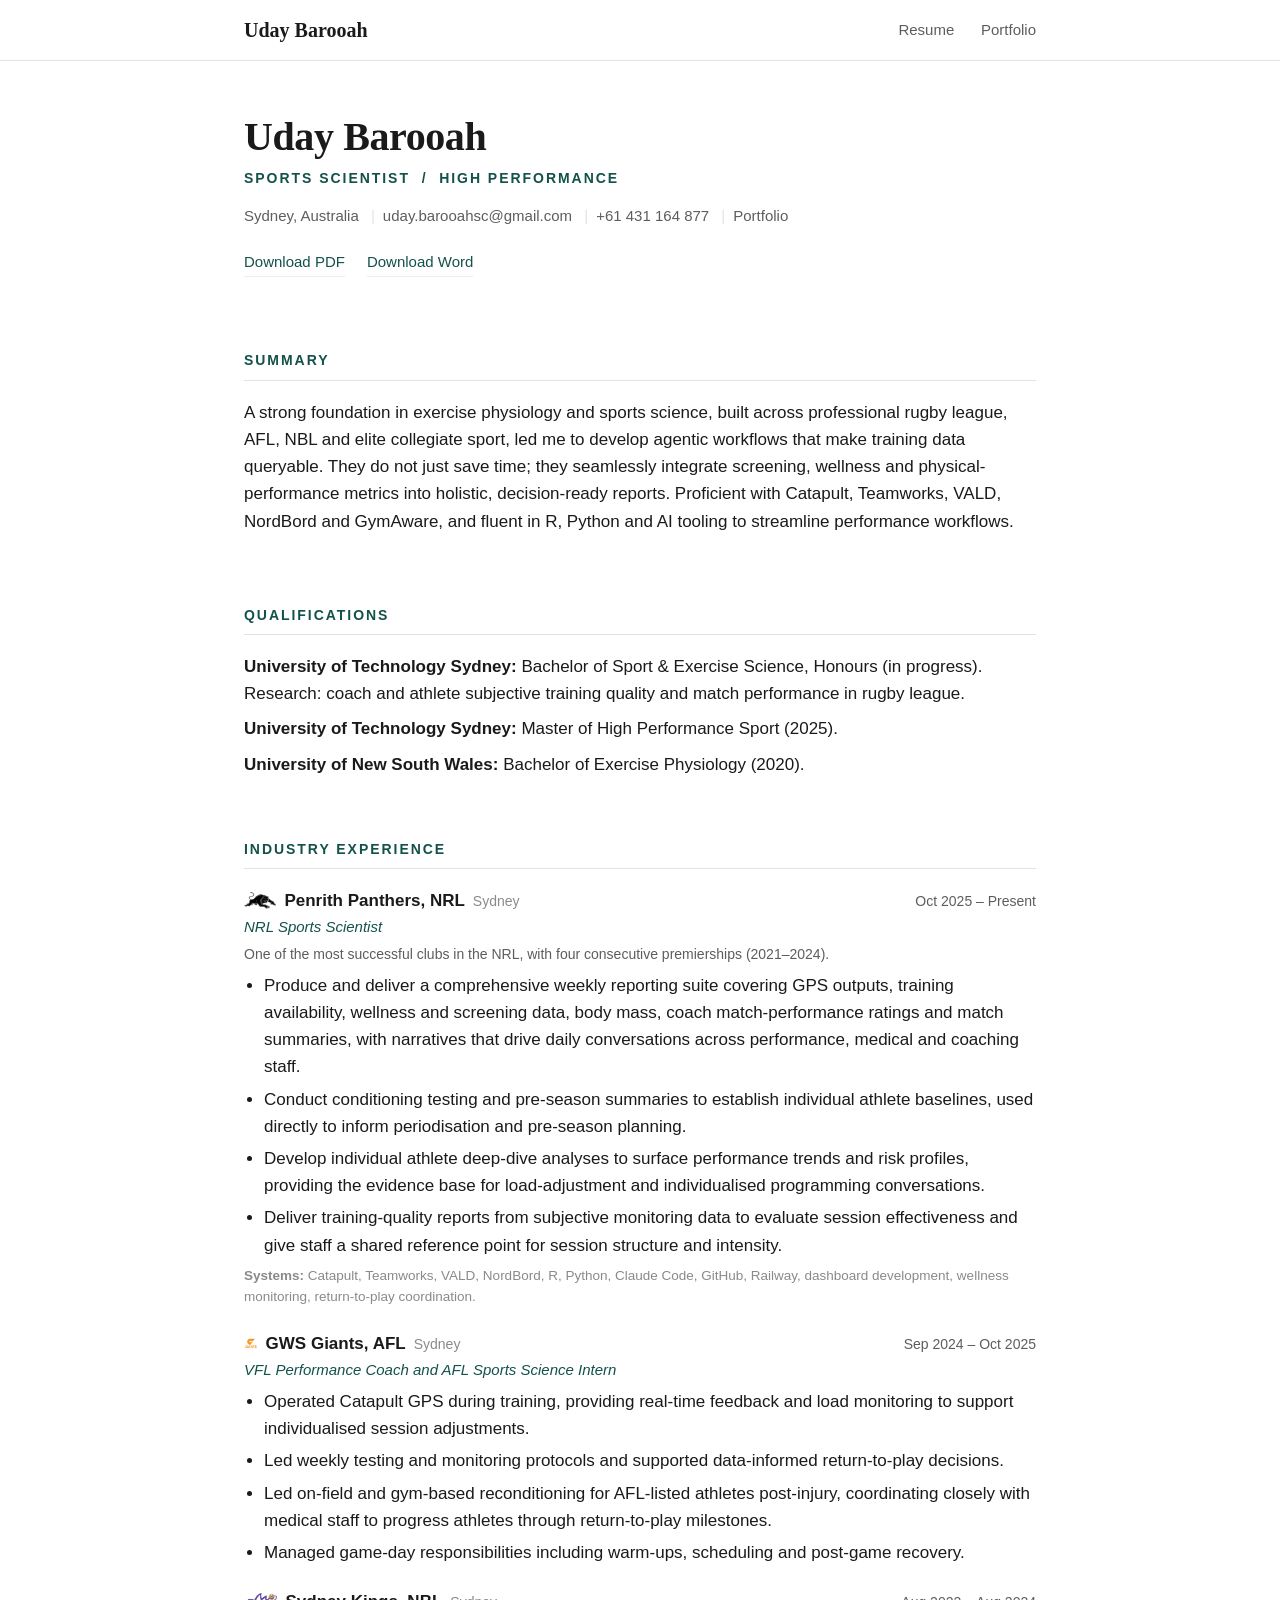
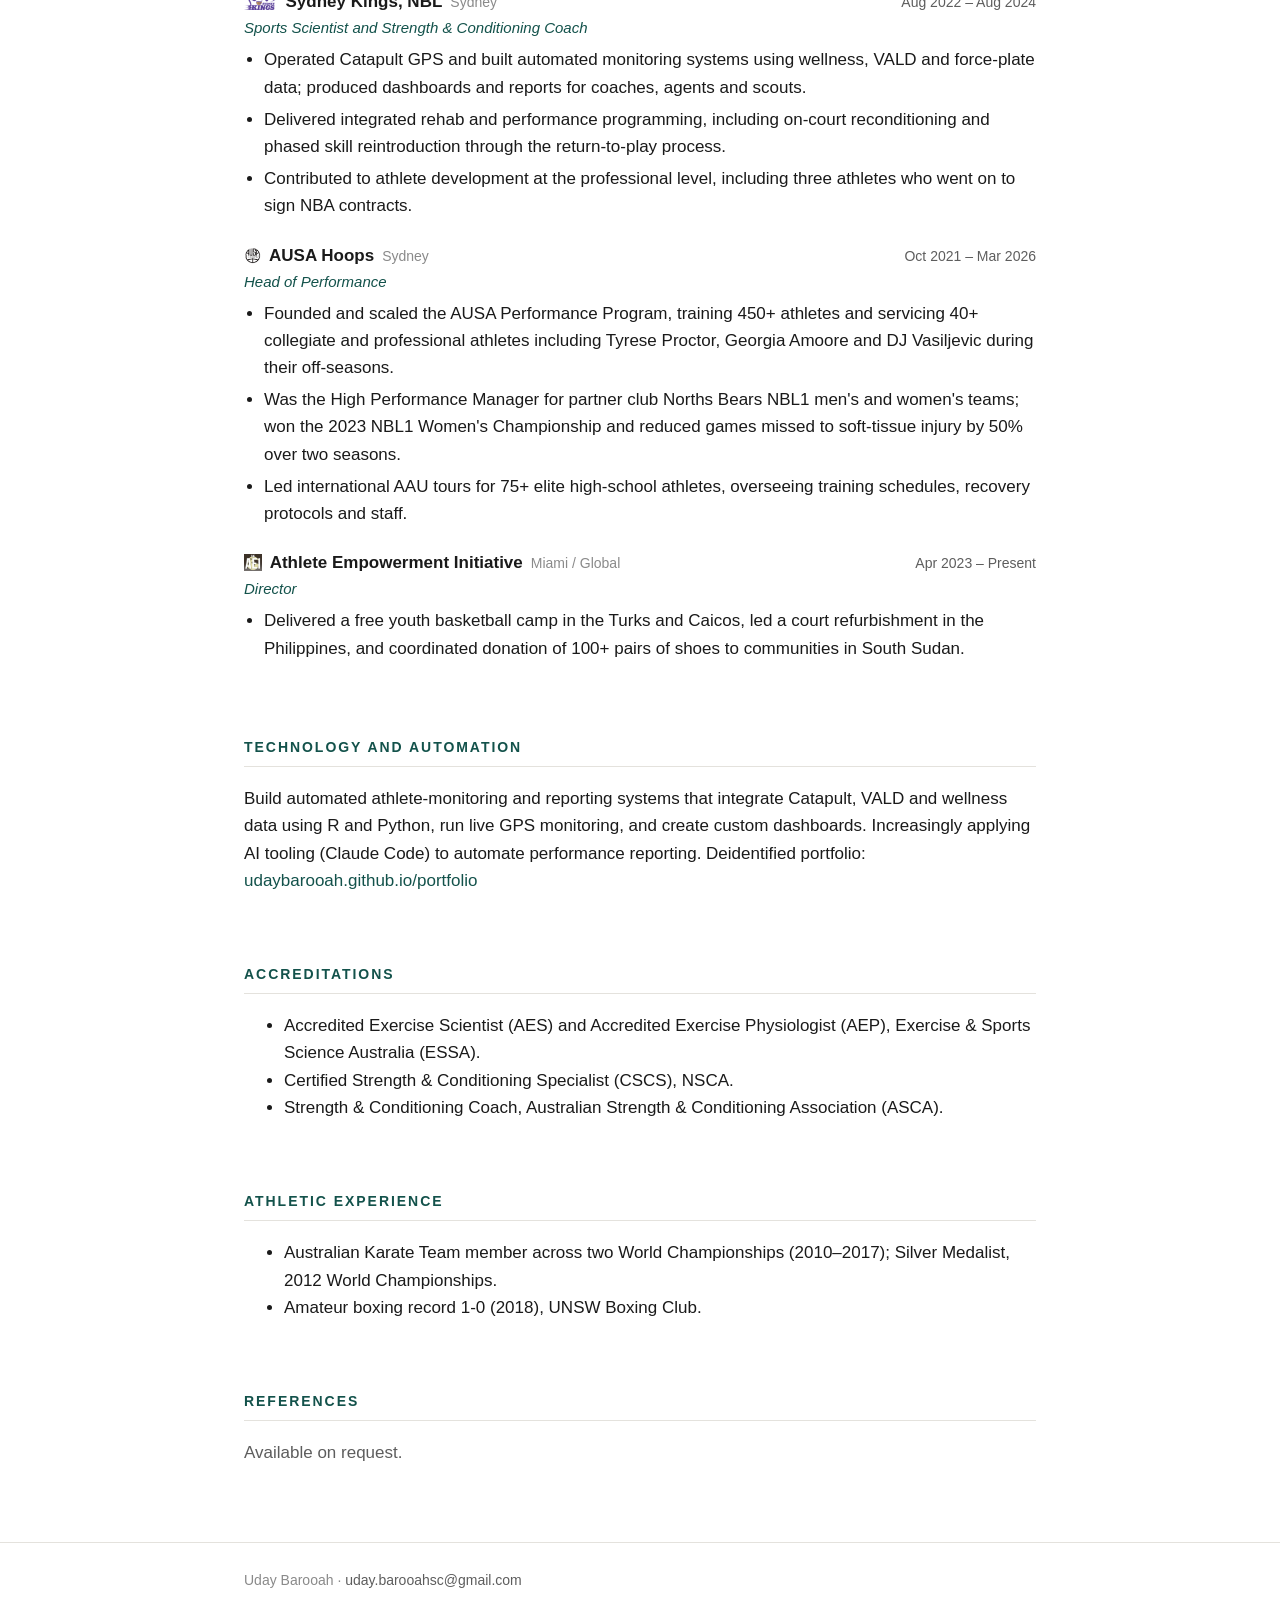
==== index.html @ e3135677 "Drop Panthers parenthetical and AEI Board label Co-Authored-By: Claude Opus 4.8 <noreply@anthropic.c" ====
<!DOCTYPE html>
<html lang="en">
<head>
<meta charset="utf-8">
<meta name="viewport" content="width=device-width, initial-scale=1">
<title>Uday Barooah, Sports Science Resume</title>
<meta name="description" content="Uday Barooah. High performance sports scientist. Athlete monitoring, GPS analytics, return to play.">
<link rel="stylesheet" href="assets/css/style.css?v=3">
</head>
<body>
<nav class="nav"><div class="wrap">
  <a class="brand" href="index.html">Uday Barooah</a>
  <span class="links">
    <a href="index.html">Resume</a>
    <a href="https://udaybarooah.github.io/portfolio">Portfolio</a>
  </span>
</div></nav>

<header class="masthead"><div class="wrap">
  <h1>Uday Barooah</h1>
  <p class="role">Sports Scientist&nbsp;&nbsp;/&nbsp;&nbsp;High Performance</p>
  <p class="meta">
    Sydney, Australia
    <span>|</span><a href="mailto:uday.barooahsc@gmail.com">uday.barooahsc@gmail.com</a>
    <span>|</span>+61 431 164 877
    <span>|</span><a href="https://udaybarooah.github.io/portfolio">Portfolio</a>
  </p>
  <p class="actions"><a href="assets/pdf/Uday_Barooah_Sport_Resume.pdf">Download PDF</a><a href="assets/Uday_Barooah_Sport_Resume.docx">Download Word</a></p>
</div></header>

<div class="wrap">
  <section>
    <h2 class="sec">Summary</h2>
    <p>A strong foundation in exercise physiology and sports science, built across professional rugby league, AFL, NBL and elite collegiate sport, led me to develop agentic workflows that make training data queryable. They do not just save time; they seamlessly integrate screening, wellness and physical-performance metrics into holistic, decision-ready reports. Proficient with Catapult, Teamworks, VALD, NordBord and GymAware, and fluent in R, Python and AI tooling to streamline performance workflows.</p>
  </section>

  <section>
    <h2 class="sec">Qualifications</h2>
    <p class="drow"><b>University of Technology Sydney:</b> Bachelor of Sport &amp; Exercise Science, Honours (in progress). Research: coach and athlete subjective training quality and match performance in rugby league.</p>
    <p class="drow"><b>University of Technology Sydney:</b> Master of High Performance Sport (2025).</p>
    <p class="drow"><b>University of New South Wales:</b> Bachelor of Exercise Physiology (2020).</p>
  </section>

  <section>
    <h2 class="sec">Industry experience</h2>

    <div class="entry">
      <div class="top"><span class="org"><img class="logo" src="assets/img/panthers.png" alt="">Penrith Panthers, NRL<span class="loc">Sydney</span></span><span class="dates">Oct 2025 &ndash; Present</span></div>
      <div class="title">NRL Sports Scientist</div>
      <div class="ctx">One of the most successful clubs in the NRL, with four consecutive premierships (2021&ndash;2024).</div>
      <ul>
        <li>Produce and deliver a comprehensive weekly reporting suite covering GPS outputs, training availability, wellness and screening data, body mass, coach match-performance ratings and match summaries, with narratives that drive daily conversations across performance, medical and coaching staff.</li>
        <li>Conduct conditioning testing and pre-season summaries to establish individual athlete baselines, used directly to inform periodisation and pre-season planning.</li>
        <li>Develop individual athlete deep-dive analyses to surface performance trends and risk profiles, providing the evidence base for load-adjustment and individualised programming conversations.</li>
        <li>Deliver training-quality reports from subjective monitoring data to evaluate session effectiveness and give staff a shared reference point for session structure and intensity.</li>
      </ul>
      <p class="sys"><b>Systems:</b> Catapult, Teamworks, VALD, NordBord, R, Python, Claude Code, GitHub, Railway, dashboard development, wellness monitoring, return-to-play coordination.</p>
    </div>

    <div class="entry">
      <div class="top"><span class="org"><img class="logo" src="assets/img/giants.png" alt="">GWS Giants, AFL<span class="loc">Sydney</span></span><span class="dates">Sep 2024 &ndash; Oct 2025</span></div>
      <div class="title">VFL Performance Coach and AFL Sports Science Intern</div>
      <ul>
        <li>Operated Catapult GPS during training, providing real-time feedback and load monitoring to support individualised session adjustments.</li>
        <li>Led weekly testing and monitoring protocols and supported data-informed return-to-play decisions.</li>
        <li>Led on-field and gym-based reconditioning for AFL-listed athletes post-injury, coordinating closely with medical staff to progress athletes through return-to-play milestones.</li>
        <li>Managed game-day responsibilities including warm-ups, scheduling and post-game recovery.</li>
      </ul>
    </div>

    <div class="entry">
      <div class="top"><span class="org"><img class="logo" src="assets/img/kings.png" alt="">Sydney Kings, NBL<span class="loc">Sydney</span></span><span class="dates">Aug 2022 &ndash; Aug 2024</span></div>
      <div class="title">Sports Scientist and Strength &amp; Conditioning Coach</div>
      <ul>
        <li>Operated Catapult GPS and built automated monitoring systems using wellness, VALD and force-plate data; produced dashboards and reports for coaches, agents and scouts.</li>
        <li>Delivered integrated rehab and performance programming, including on-court reconditioning and phased skill reintroduction through the return-to-play process.</li>
        <li>Contributed to athlete development at the professional level, including three athletes who went on to sign NBA contracts.</li>
      </ul>
    </div>

    <div class="entry">
      <div class="top"><span class="org"><img class="logo" src="assets/img/ausa.png" alt="">AUSA Hoops<span class="loc">Sydney</span></span><span class="dates">Oct 2021 &ndash; Mar 2026</span></div>
      <div class="title">Head of Performance</div>
      <ul>
        <li>Founded and scaled the AUSA Performance Program, training 450+ athletes and servicing 40+ collegiate and professional athletes including Tyrese Proctor, Georgia Amoore and DJ Vasiljevic during their off-seasons.</li>
        <li>Was the High Performance Manager for partner club Norths Bears NBL1 men's and women's teams; won the 2023 NBL1 Women's Championship and reduced games missed to soft-tissue injury by 50% over two seasons.</li>
        <li>Led international AAU tours for 75+ elite high-school athletes, overseeing training schedules, recovery protocols and staff.</li>
      </ul>
    </div>

    <div class="entry">
      <div class="top"><span class="org"><img class="logo" src="assets/img/aei.png" alt="">Athlete Empowerment Initiative<span class="loc">Miami / Global</span></span><span class="dates">Apr 2023 &ndash; Present</span></div>
      <div class="title">Director</div>
      <ul>
        <li>Delivered a free youth basketball camp in the Turks and Caicos, led a court refurbishment in the Philippines, and coordinated donation of 100+ pairs of shoes to communities in South Sudan.</li>
      </ul>
    </div>
  </section>

  <section>
    <h2 class="sec">Technology and automation</h2>
    <p>Build automated athlete-monitoring and reporting systems that integrate Catapult, VALD and wellness data using R and Python, run live GPS monitoring, and create custom dashboards. Increasingly applying AI tooling (Claude Code) to automate performance reporting. Deidentified portfolio: <a href="https://udaybarooah.github.io/portfolio">udaybarooah.github.io/portfolio</a></p>
  </section>

  <section>
    <h2 class="sec">Accreditations</h2>
    <ul>
      <li>Accredited Exercise Scientist (AES) and Accredited Exercise Physiologist (AEP), Exercise &amp; Sports Science Australia (ESSA).</li>
      <li>Certified Strength &amp; Conditioning Specialist (CSCS), NSCA.</li>
      <li>Strength &amp; Conditioning Coach, Australian Strength &amp; Conditioning Association (ASCA).</li>
    </ul>
  </section>

  <section>
    <h2 class="sec">Athletic experience</h2>
    <ul>
      <li>Australian Karate Team member across two World Championships (2010&ndash;2017); Silver Medalist, 2012 World Championships.</li>
      <li>Amateur boxing record 1-0 (2018), UNSW Boxing Club.</li>
    </ul>
  </section>

  <section>
    <h2 class="sec">References</h2>
    <p class="muted">Available on request.</p>
  </section>
</div>

<footer><div class="wrap">
  Uday Barooah &middot; <a href="mailto:uday.barooahsc@gmail.com">uday.barooahsc@gmail.com</a>
</div></footer>
</body>
</html>
---- assets/css/style.css ----
:root{
  --ink:#1a1a1a;
  --grey:#5d5d5d;
  --soft-grey:#8a8a8a;
  --accent:#13524b;
  --accent-soft:#e7efed;
  --rule:#e4e2dd;
  --bg:#ffffff;
  --cream:#faf9f6;
  --maxw:840px;
}
*{box-sizing:border-box}
html{-webkit-text-size-adjust:100%}
body{
  margin:0;
  background:var(--bg);
  color:var(--ink);
  font-family:-apple-system,BlinkMacSystemFont,"Segoe UI",Roboto,Helvetica,Arial,sans-serif;
  font-size:17px;
  line-height:1.6;
  -webkit-font-smoothing:antialiased;
}
.wrap{max-width:var(--maxw);margin:0 auto;padding:0 24px}
a{color:var(--accent);text-decoration:none}
a:hover{text-decoration:underline}

/* top nav */
.nav{border-bottom:1px solid var(--rule);background:var(--bg);position:sticky;top:0;z-index:10}
.nav .wrap{display:flex;align-items:center;justify-content:space-between;height:60px}
.nav .brand{font-family:Georgia,"Times New Roman",serif;font-size:20px;font-weight:600;color:var(--ink)}
.nav a.brand{text-decoration:none}
.nav a.brand:hover{text-decoration:none;color:var(--accent)}
.nav .links a{margin-left:22px;font-size:15px;color:var(--grey)}
.nav .links a:hover{color:var(--accent);text-decoration:none}
@media(max-width:560px){
  .nav .wrap{height:auto;flex-direction:column;align-items:flex-start;padding-top:12px;padding-bottom:12px}
  .nav .links{margin-top:6px}
  .nav .links a{margin-left:0;margin-right:18px}
}

/* header block */
.masthead{padding:54px 0 28px}
.masthead h1{font-family:Georgia,"Times New Roman",serif;font-size:40px;line-height:1.1;margin:0 0 8px;letter-spacing:-0.01em}
.masthead .role{color:var(--accent);font-size:14px;font-weight:600;letter-spacing:0.14em;text-transform:uppercase;margin:0 0 14px}
.masthead .meta{color:var(--grey);font-size:15px}
.masthead .meta a{color:var(--grey)}
.masthead .meta a:hover{color:var(--accent)}
.masthead .meta span{color:var(--rule);margin:0 8px}
.lead{font-size:19px;line-height:1.65;color:#333;margin:18px 0 0;max-width:760px}

/* section */
section{padding:8px 0}
h2.sec{font-size:14px;letter-spacing:0.14em;text-transform:uppercase;color:var(--accent);border-bottom:1px solid var(--rule);padding-bottom:8px;margin:36px 0 18px}

/* experience entries */
.entry{margin:0 0 22px}
.entry .top{display:flex;justify-content:space-between;align-items:baseline;gap:16px}
.entry .org{font-weight:700;font-size:17px}
.entry .org .logo{height:17px;width:auto;max-width:54px;vertical-align:-3px;margin-right:8px;object-fit:contain}
.entry .org .loc{font-weight:400;color:var(--soft-grey);font-size:14px;margin-left:8px}
.entry .dates{color:var(--grey);font-size:14px;white-space:nowrap}
.entry .title{font-style:italic;color:var(--accent);font-size:15px;margin:1px 0 4px}
.entry .ctx{color:var(--grey);font-size:14px;margin:0 0 6px}
.entry ul{margin:6px 0 0;padding-left:20px}
.entry ul li{margin:0 0 5px}
.entry.headeronly{margin-bottom:14px}
.sys{color:var(--soft-grey);font-size:13.5px;margin:6px 0 0}
@media(max-width:560px){
  .entry .top{flex-direction:column;gap:0}
  .masthead h1{font-size:32px}
}

/* skills / definition rows */
.drow{margin:0 0 8px}
.drow b{color:var(--ink)}
.muted{color:var(--grey)}

/* download / action links */
.actions{margin:22px 0 0;display:flex;flex-wrap:wrap;gap:10px 22px}
.actions a{font-size:15px;border-bottom:1px solid var(--accent-soft);padding-bottom:2px}

/* home cards */
.paths{display:grid;grid-template-columns:1fr 1fr;gap:22px;margin:30px 0 10px}
@media(max-width:640px){.paths{grid-template-columns:1fr}}
.card{border:1px solid var(--rule);border-radius:8px;padding:24px;background:var(--cream);transition:border-color .15s}
.card:hover{border-color:var(--accent)}
.card h3{margin:0 0 6px;font-size:20px;font-family:Georgia,serif}
.card p{margin:0 0 14px;color:var(--grey);font-size:15px}
.card .go{font-size:14px;font-weight:600;color:var(--accent)}
.card .links{margin-top:8px;font-size:14px}
.card .links a{margin-right:14px}

/* portfolio */
.proj{border-top:1px solid var(--rule);padding:24px 0}
.proj:first-of-type{border-top:none}
.proj h3{margin:0 0 4px;font-size:20px;font-family:Georgia,serif}
.proj .kicker{color:var(--accent);font-size:13px;letter-spacing:0.08em;text-transform:uppercase;margin:0 0 8px}
.proj p{margin:0 0 10px}
.proj .stack{font-size:13.5px;color:var(--soft-grey)}
.proj .stack b{color:var(--grey)}
.note{background:var(--cream);border:1px solid var(--rule);border-radius:8px;padding:14px 18px;font-size:14.5px;color:var(--grey);margin:18px 0}

/* portfolio figures */
.figure{margin:14px 0 16px;border:1px solid var(--rule);border-radius:10px;overflow:hidden;background:#fff}
.figure svg{display:block;width:100%;height:auto}
.figure .cap{font-size:12.5px;color:var(--soft-grey);padding:8px 14px;border-top:1px solid var(--rule);background:var(--cream)}
.proj .role-line{font-size:13.5px;color:var(--soft-grey);margin:0 0 4px}
.proj .lead2{margin:0 0 16px;color:#333}
/* carousel */
.carousel{position:relative;border:1px solid var(--rule);border-radius:12px;background:#fff;overflow:hidden}
.track{display:flex;overflow-x:auto;scroll-snap-type:x mandatory;scroll-behavior:smooth;-webkit-overflow-scrolling:touch;scrollbar-width:none}
.track::-webkit-scrollbar{display:none}
.slide{flex:0 0 100%;scroll-snap-align:start;padding:22px 24px 26px}
.slide .stag{display:inline-block;font-size:11px;letter-spacing:.12em;text-transform:uppercase;color:var(--accent);background:var(--accent-soft);border-radius:20px;padding:3px 11px;margin:0 0 14px}
.slide h4{margin:0 0 12px;font-size:17px}
.car-btn{position:absolute;top:46%;transform:translateY(-50%);width:38px;height:38px;border-radius:50%;border:1px solid var(--rule);background:#fff;color:var(--ink);font-size:20px;line-height:1;cursor:pointer;display:flex;align-items:center;justify-content:center;z-index:3;opacity:.92}
.car-btn:hover{border-color:var(--accent);color:var(--accent)}
.car-prev{left:12px}.car-next{right:12px}
.dots{display:flex;gap:7px;justify-content:center;padding:0 0 16px}
.dot{width:7px;height:7px;border-radius:50%;background:var(--rule);border:none;padding:0;cursor:pointer}
.dot.on{background:var(--accent);width:22px;border-radius:4px}
.fig svg,.fig img{display:block;width:100%;height:auto;border:1px solid var(--rule);border-radius:8px}
.slide .cap{font-size:12.5px;color:var(--soft-grey);margin:9px 2px 0;line-height:1.5}
.grp{margin:0 0 14px}
.grp .gh{font-size:12px;font-weight:700;letter-spacing:.06em;text-transform:uppercase;color:var(--grey);margin:0 0 6px}
.vrow{display:flex;justify-content:space-between;gap:12px;border-bottom:1px dotted var(--rule);padding:5px 0;font-size:14px}
.vrow .k{color:var(--ink)}
.vrow .v{color:var(--accent);font-variant-numeric:tabular-nums;white-space:nowrap}
.impact{display:grid;grid-template-columns:1fr 1fr;gap:14px}
@media(max-width:560px){.impact{grid-template-columns:1fr}}
.stat{border:1px solid var(--rule);border-radius:9px;padding:13px 15px;background:var(--cream)}
.stat .big{font-size:22px;font-weight:700;color:var(--accent);font-family:Georgia,serif;line-height:1.15}
.stat .lab{font-size:13px;color:var(--grey);margin-top:3px}
.slack{background:var(--cream);border:1px solid var(--rule);border-left:3px solid var(--accent);border-radius:6px;padding:12px 14px;font-size:13.5px;color:#333;line-height:1.55;margin:12px 0 0}
.slack b{color:var(--ink)}
.svg-old-role{font-size:13.5px;color:var(--grey);margin:0 0 10px}
.proj .role-line b{color:var(--ink)}

footer{border-top:1px solid var(--rule);margin-top:50px;padding:26px 0 60px;color:var(--soft-grey);font-size:14px}
footer a{color:var(--grey)}
.print-hint{display:none}
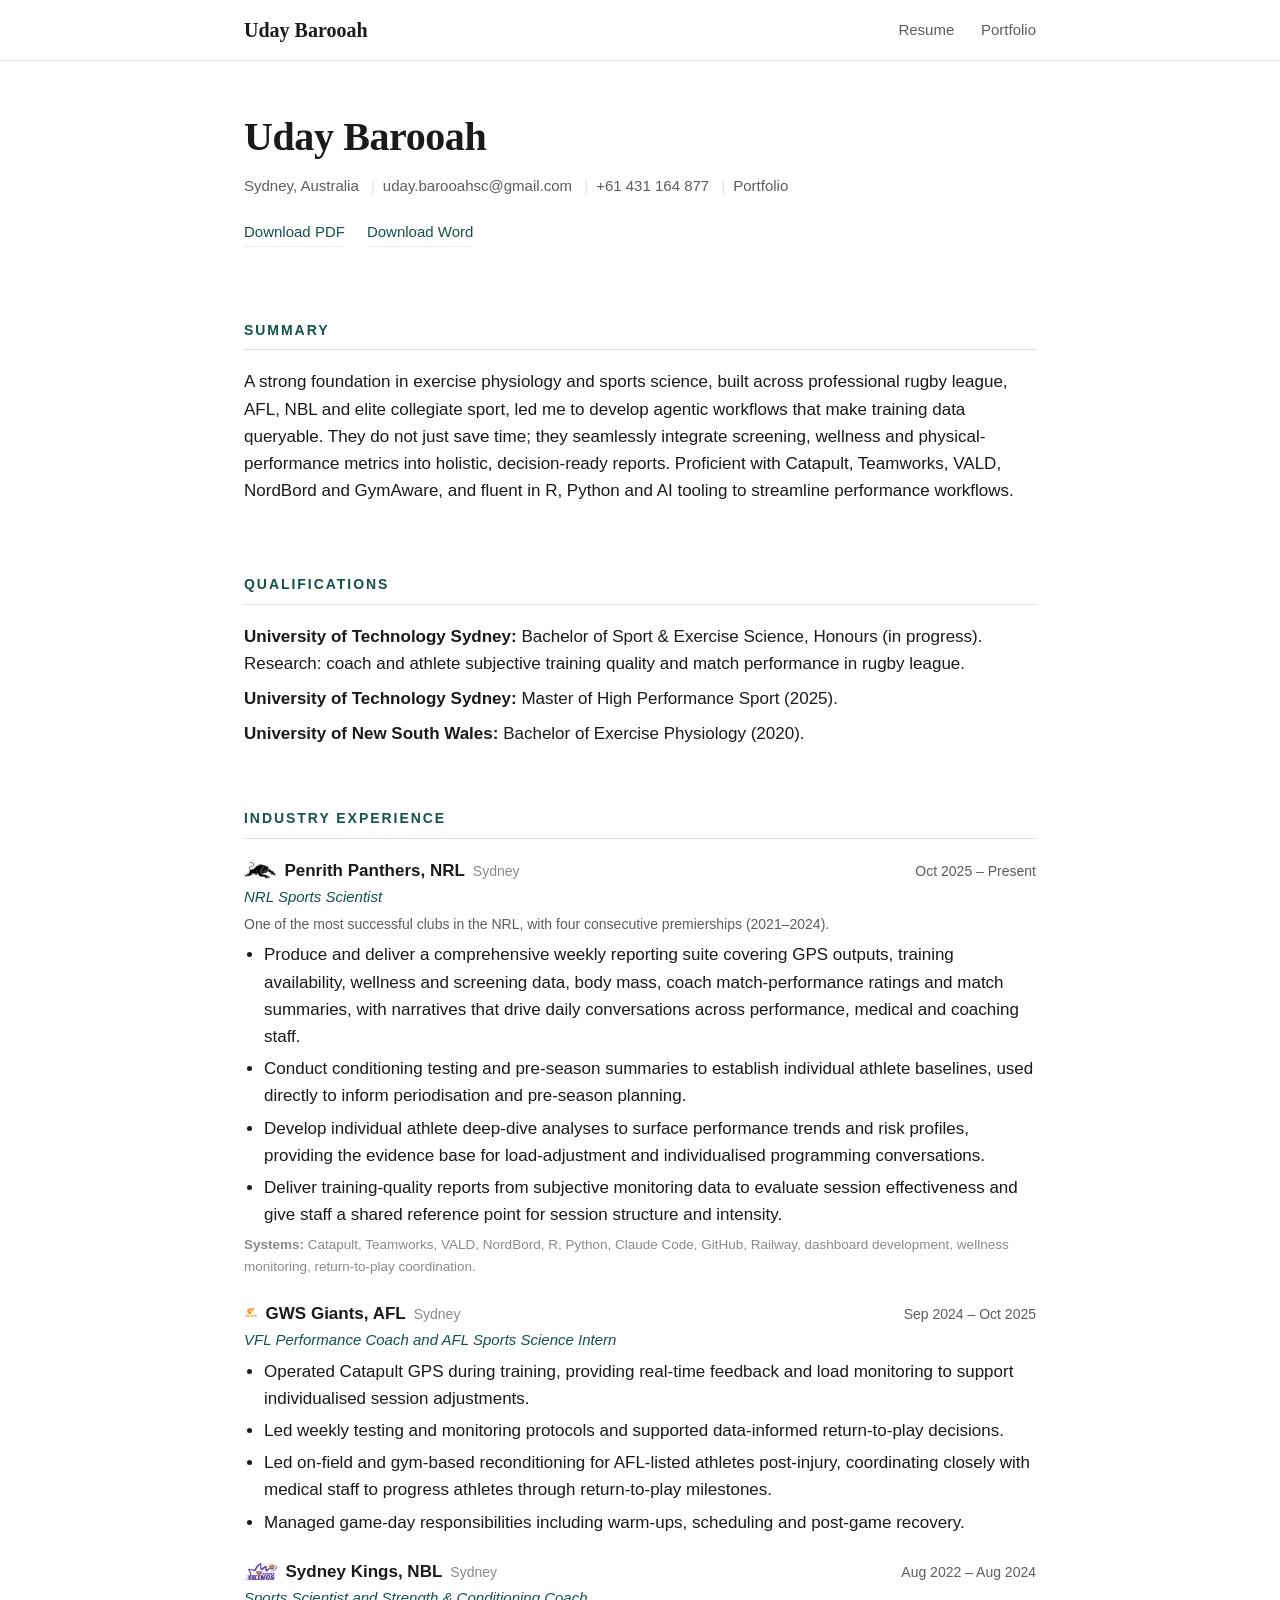
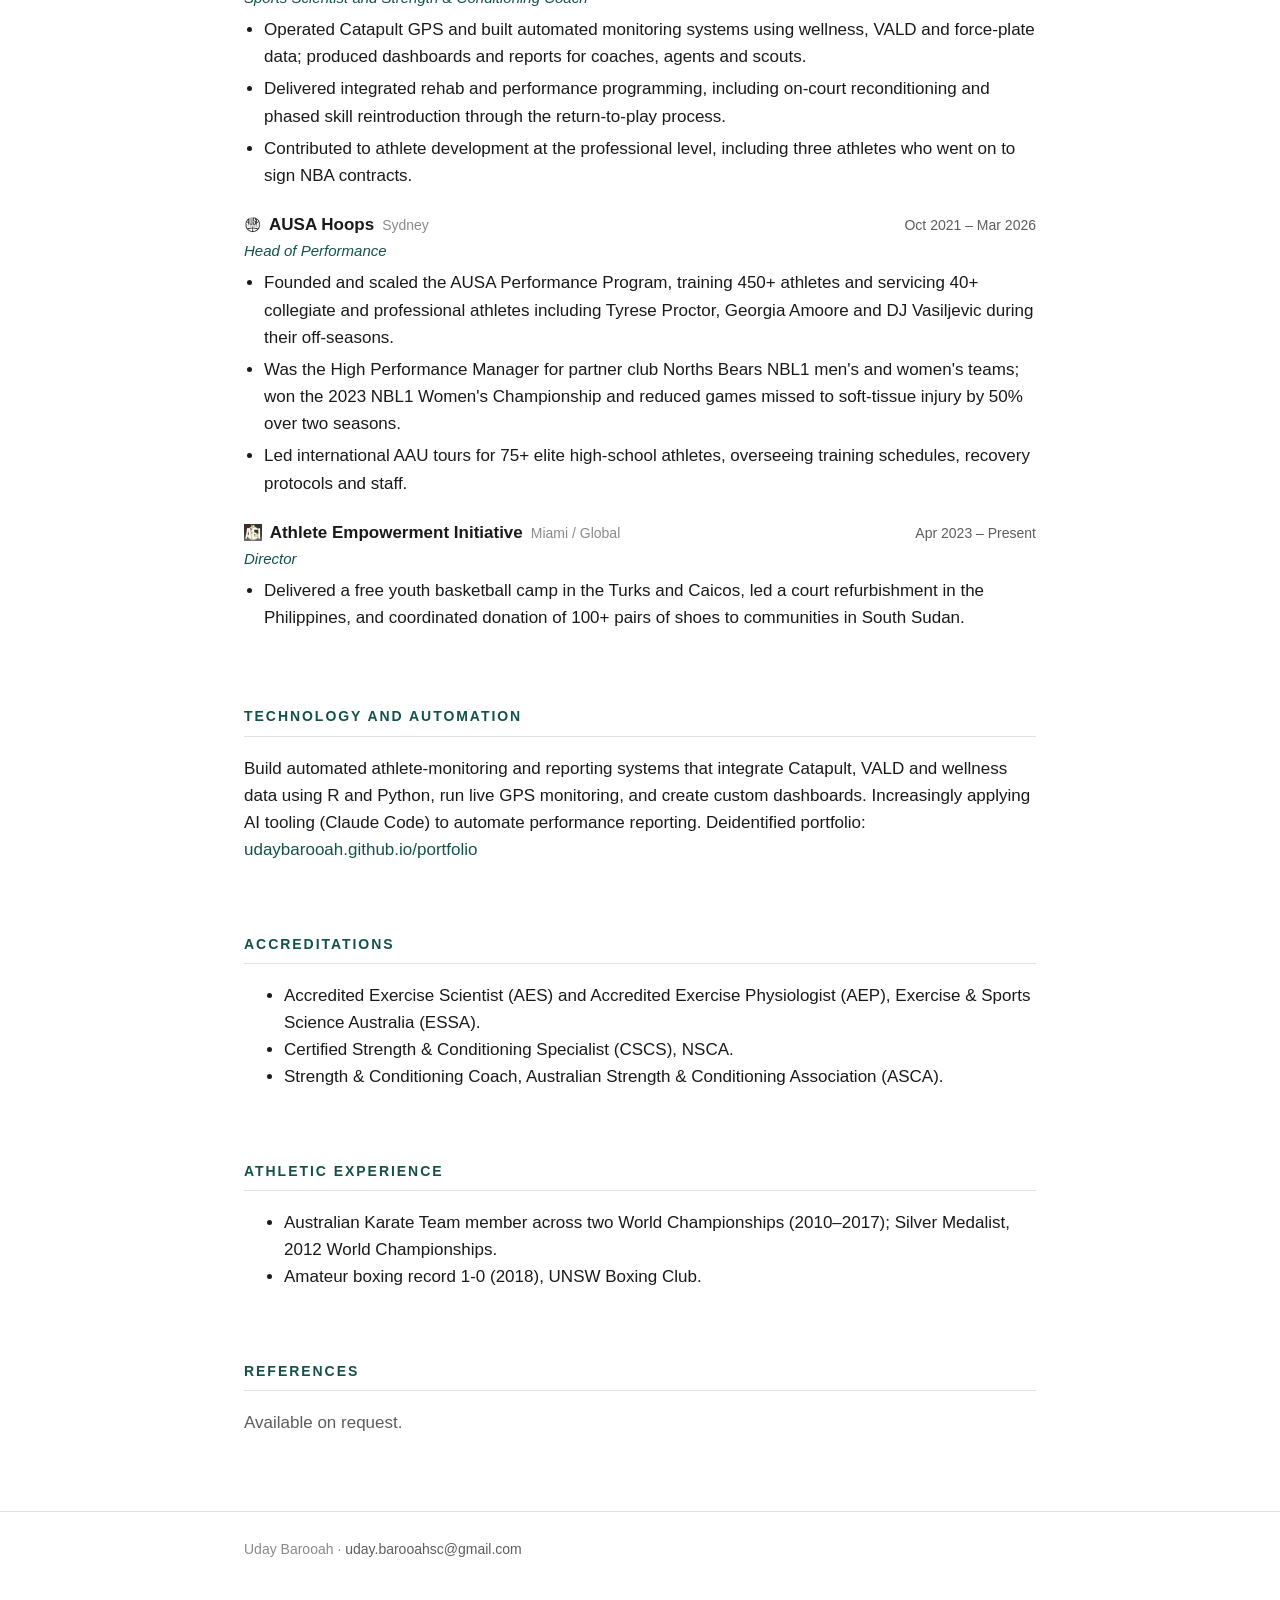
==== commit 079de7d1: "Remove tagline under name; sync Word and site Co-Authored-By: Claude Opus 4.8 <noreply@anthropic.com" ====
--- a/index.html
+++ b/index.html
@@ -18,7 +18,6 @@
 
 <header class="masthead"><div class="wrap">
   <h1>Uday Barooah</h1>
-  <p class="role">Sports Scientist&nbsp;&nbsp;/&nbsp;&nbsp;High Performance</p>
   <p class="meta">
     Sydney, Australia
     <span>|</span><a href="mailto:uday.barooahsc@gmail.com">uday.barooahsc@gmail.com</a>
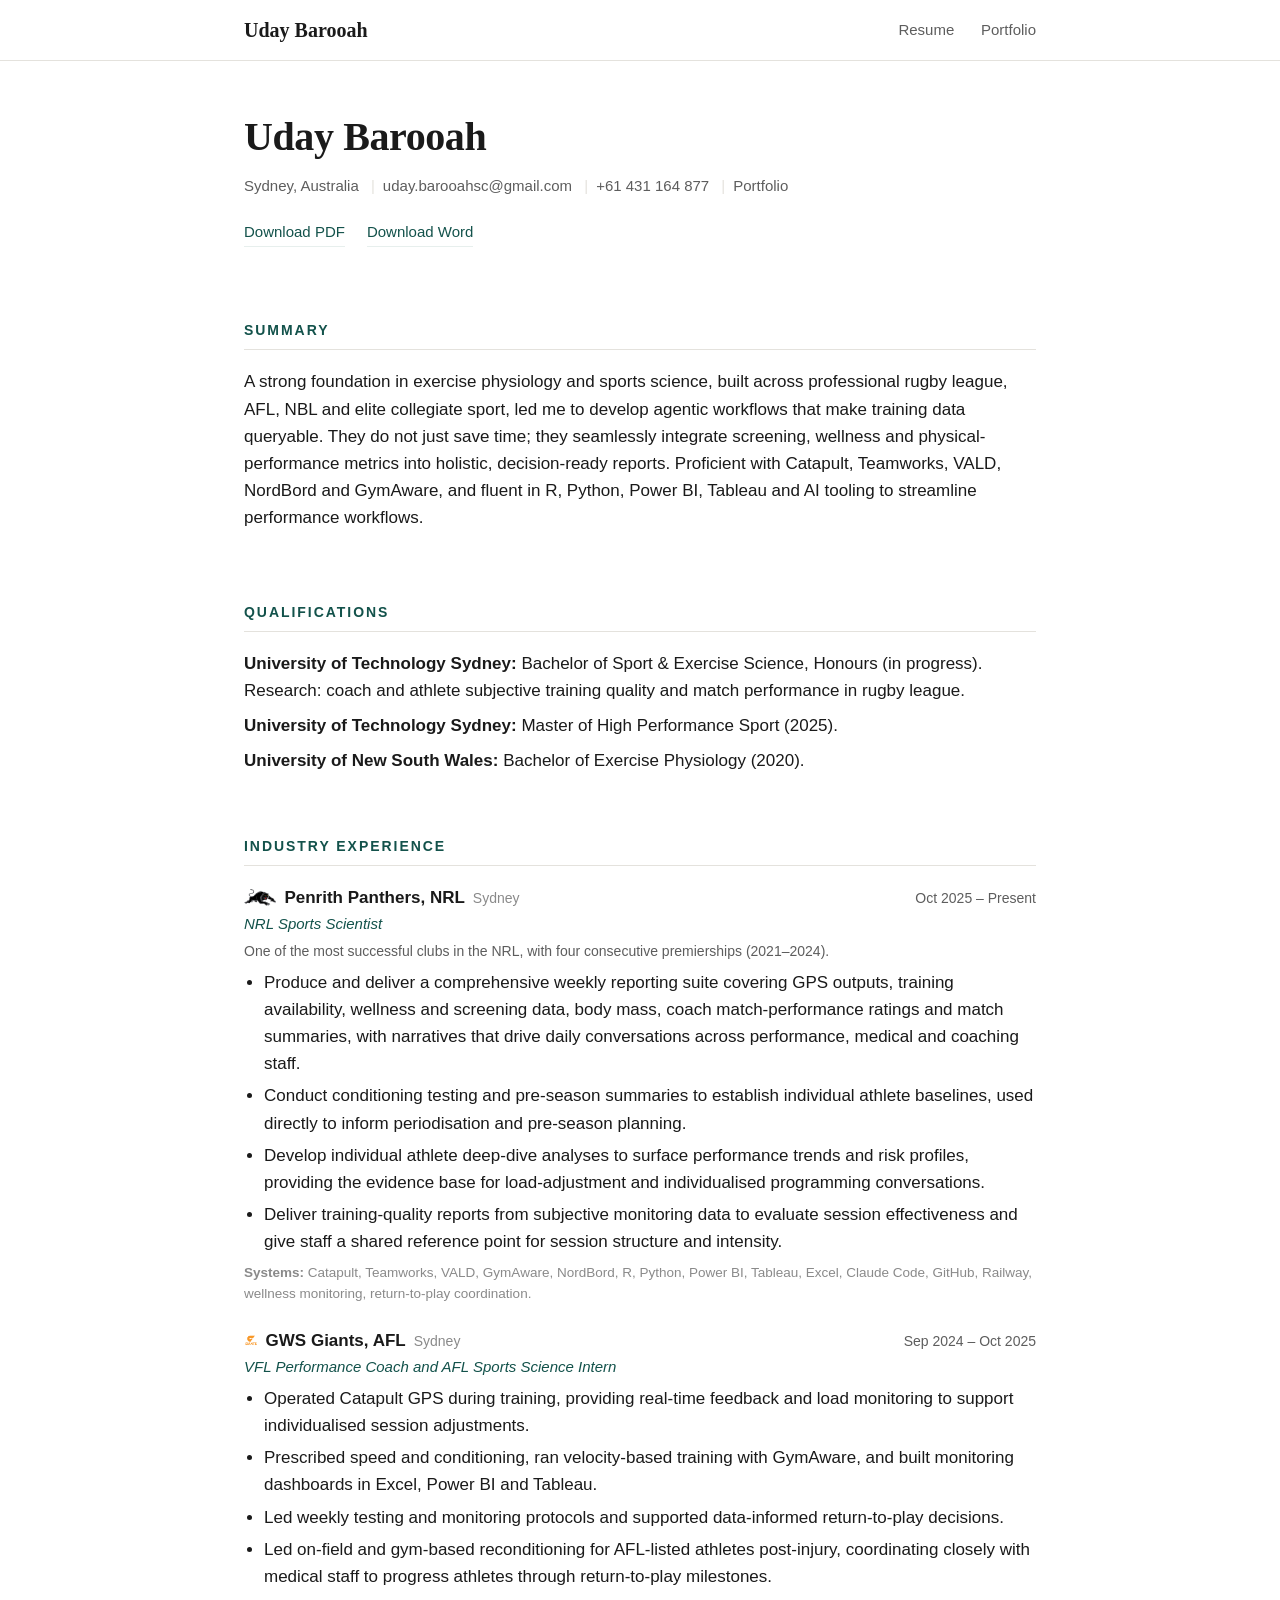
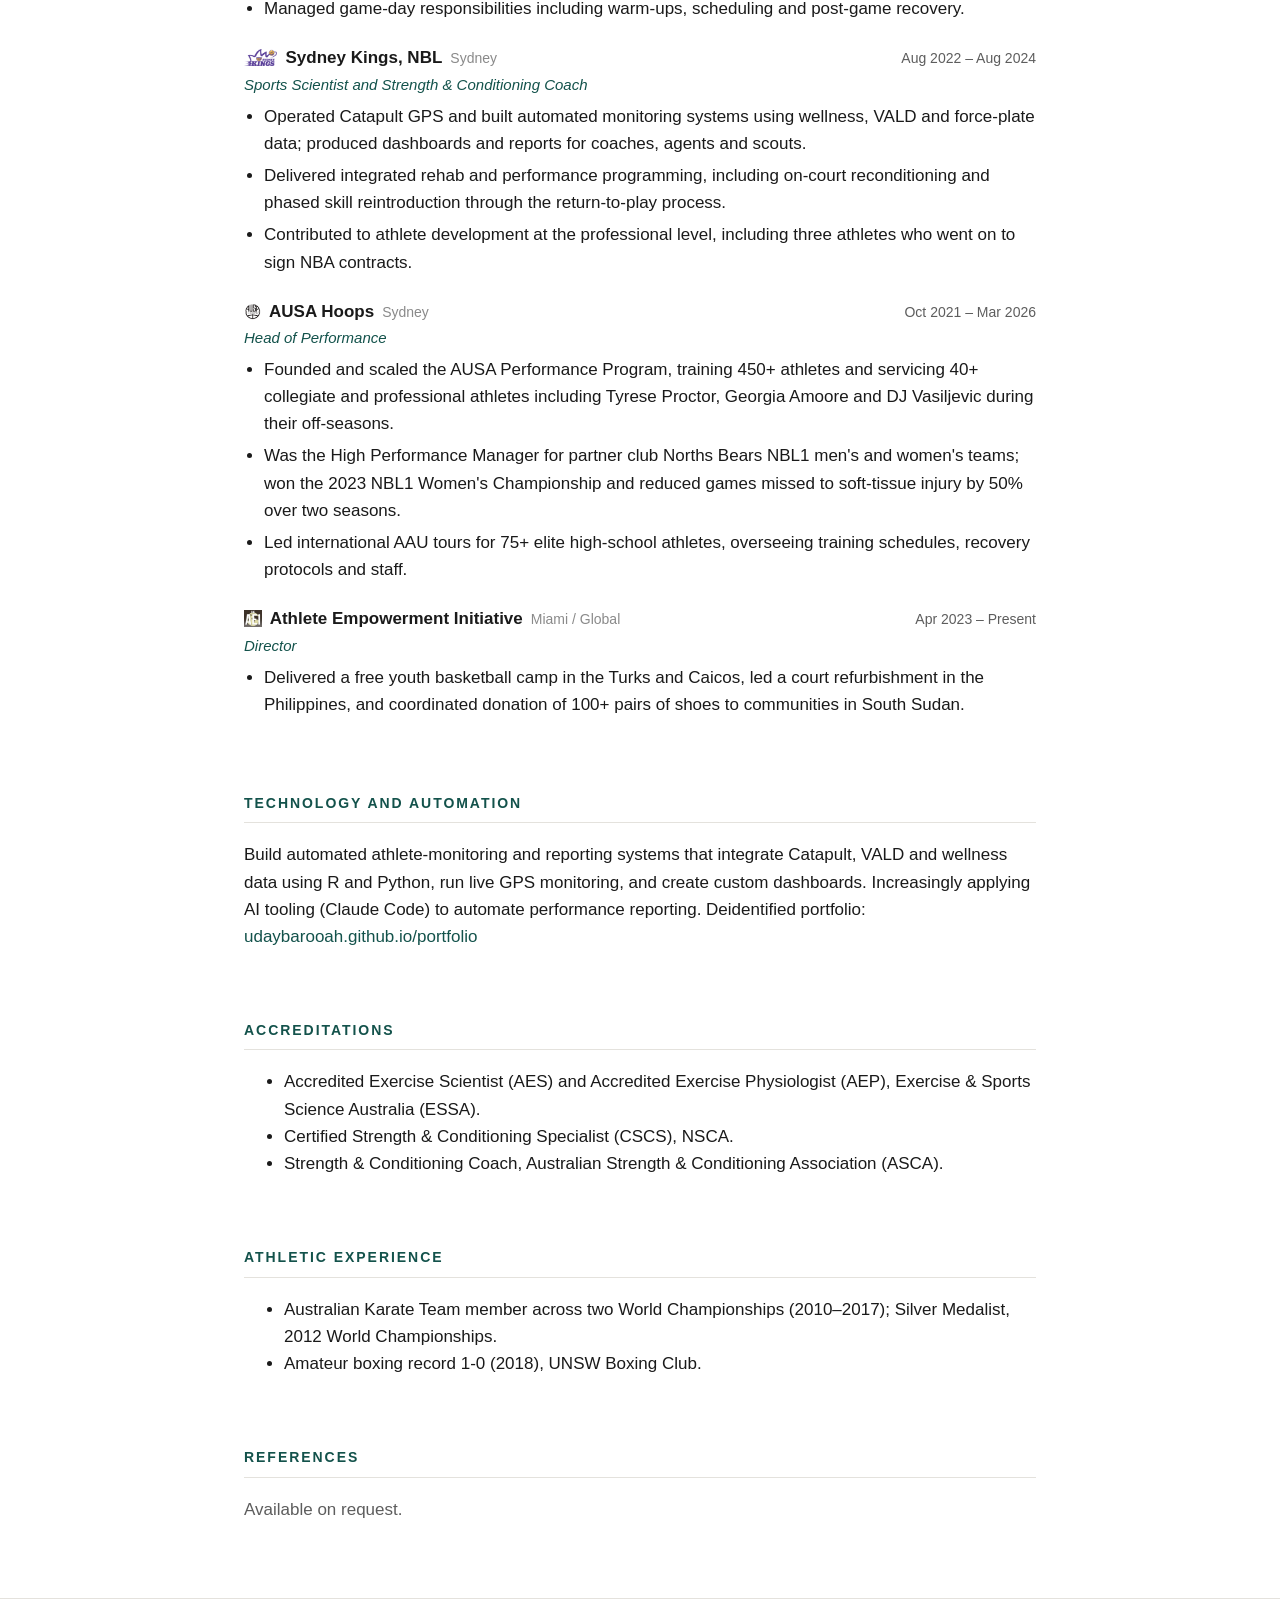
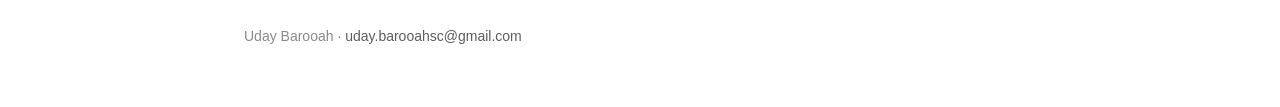
==== commit 46197ad1: "Resume: BI tools, GymAware/VBT, speed prescription, Product&UX, AUSA product+leadgen. Portfolio: foo" ====
--- a/index.html
+++ b/index.html
@@ -30,7 +30,7 @@
 <div class="wrap">
   <section>
     <h2 class="sec">Summary</h2>
-    <p>A strong foundation in exercise physiology and sports science, built across professional rugby league, AFL, NBL and elite collegiate sport, led me to develop agentic workflows that make training data queryable. They do not just save time; they seamlessly integrate screening, wellness and physical-performance metrics into holistic, decision-ready reports. Proficient with Catapult, Teamworks, VALD, NordBord and GymAware, and fluent in R, Python and AI tooling to streamline performance workflows.</p>
+    <p>A strong foundation in exercise physiology and sports science, built across professional rugby league, AFL, NBL and elite collegiate sport, led me to develop agentic workflows that make training data queryable. They do not just save time; they seamlessly integrate screening, wellness and physical-performance metrics into holistic, decision-ready reports. Proficient with Catapult, Teamworks, VALD, NordBord and GymAware, and fluent in R, Python, Power BI, Tableau and AI tooling to streamline performance workflows.</p>
   </section>
 
   <section>
@@ -53,7 +53,7 @@
         <li>Develop individual athlete deep-dive analyses to surface performance trends and risk profiles, providing the evidence base for load-adjustment and individualised programming conversations.</li>
         <li>Deliver training-quality reports from subjective monitoring data to evaluate session effectiveness and give staff a shared reference point for session structure and intensity.</li>
       </ul>
-      <p class="sys"><b>Systems:</b> Catapult, Teamworks, VALD, NordBord, R, Python, Claude Code, GitHub, Railway, dashboard development, wellness monitoring, return-to-play coordination.</p>
+      <p class="sys"><b>Systems:</b> Catapult, Teamworks, VALD, GymAware, NordBord, R, Python, Power BI, Tableau, Excel, Claude Code, GitHub, Railway, wellness monitoring, return-to-play coordination.</p>
     </div>
 
     <div class="entry">
@@ -61,6 +61,7 @@
       <div class="title">VFL Performance Coach and AFL Sports Science Intern</div>
       <ul>
         <li>Operated Catapult GPS during training, providing real-time feedback and load monitoring to support individualised session adjustments.</li>
+        <li>Prescribed speed and conditioning, ran velocity-based training with GymAware, and built monitoring dashboards in Excel, Power BI and Tableau.</li>
         <li>Led weekly testing and monitoring protocols and supported data-informed return-to-play decisions.</li>
         <li>Led on-field and gym-based reconditioning for AFL-listed athletes post-injury, coordinating closely with medical staff to progress athletes through return-to-play milestones.</li>
         <li>Managed game-day responsibilities including warm-ups, scheduling and post-game recovery.</li>
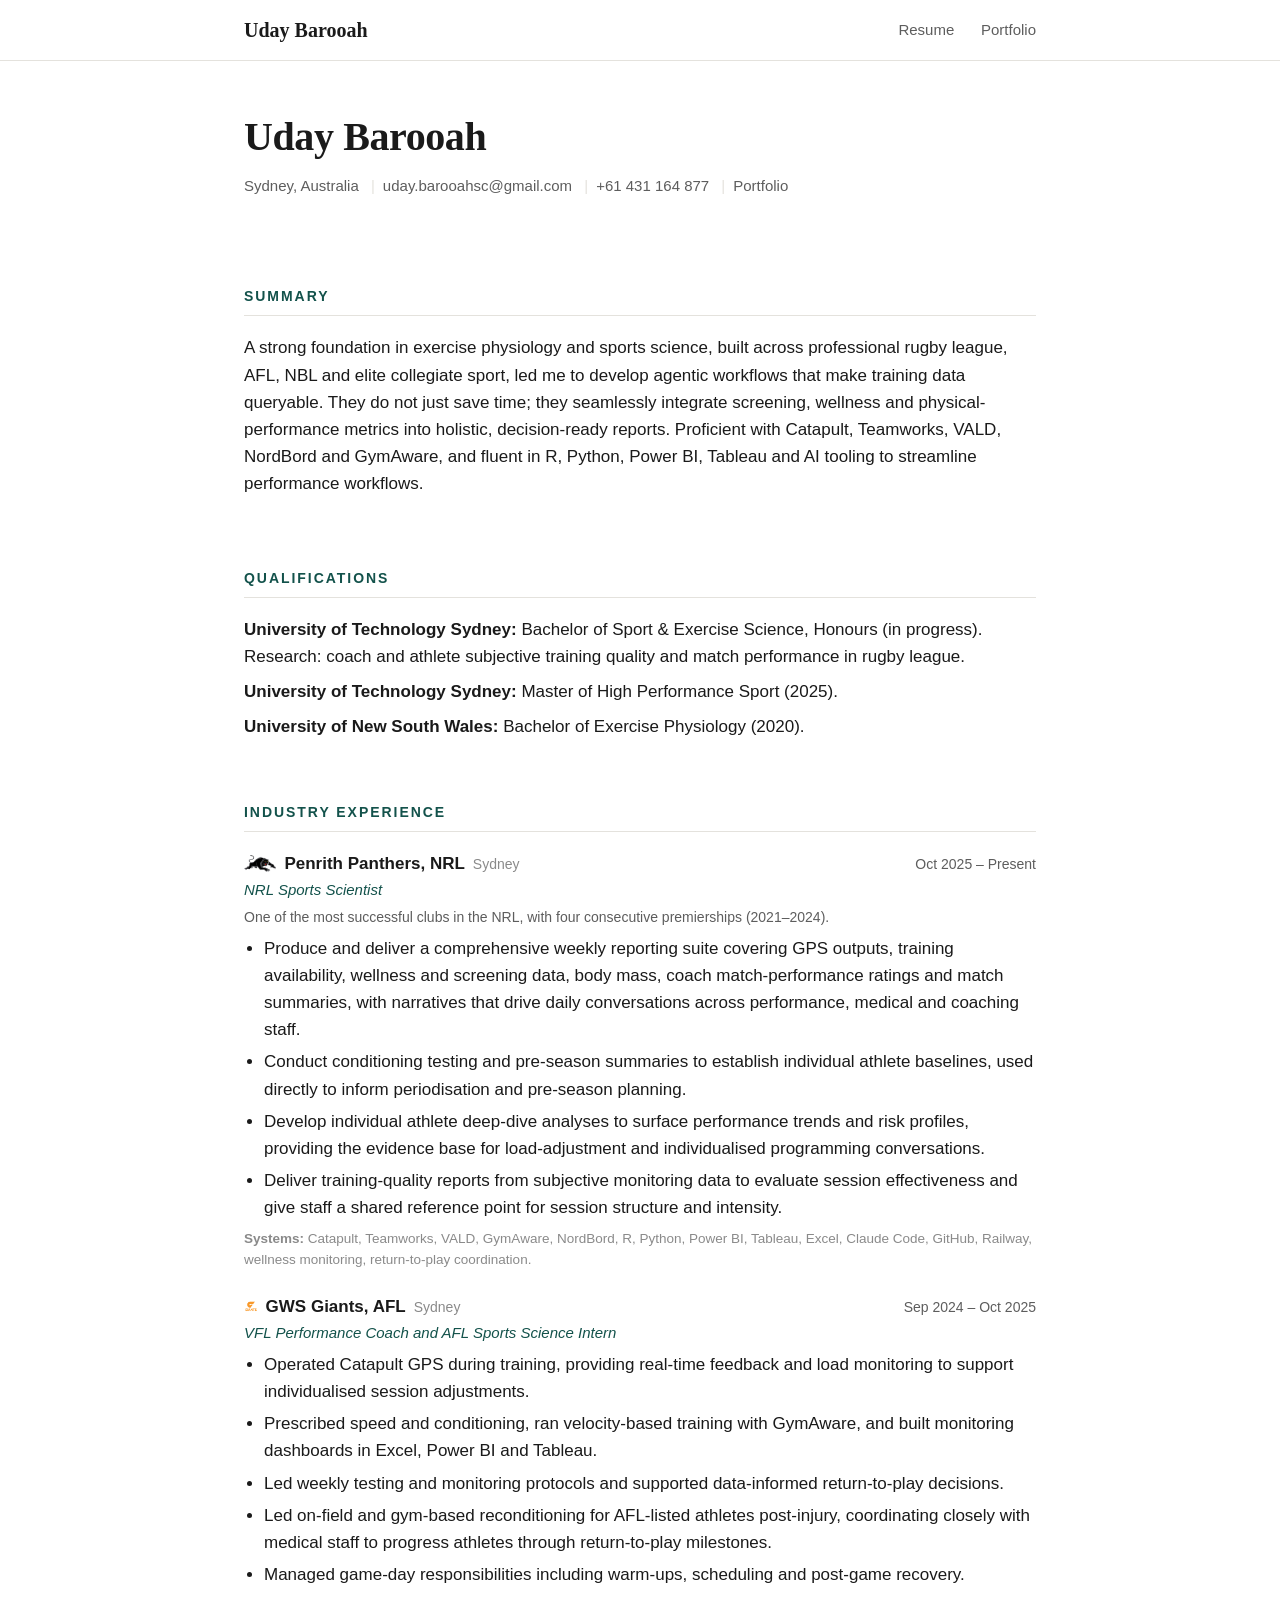
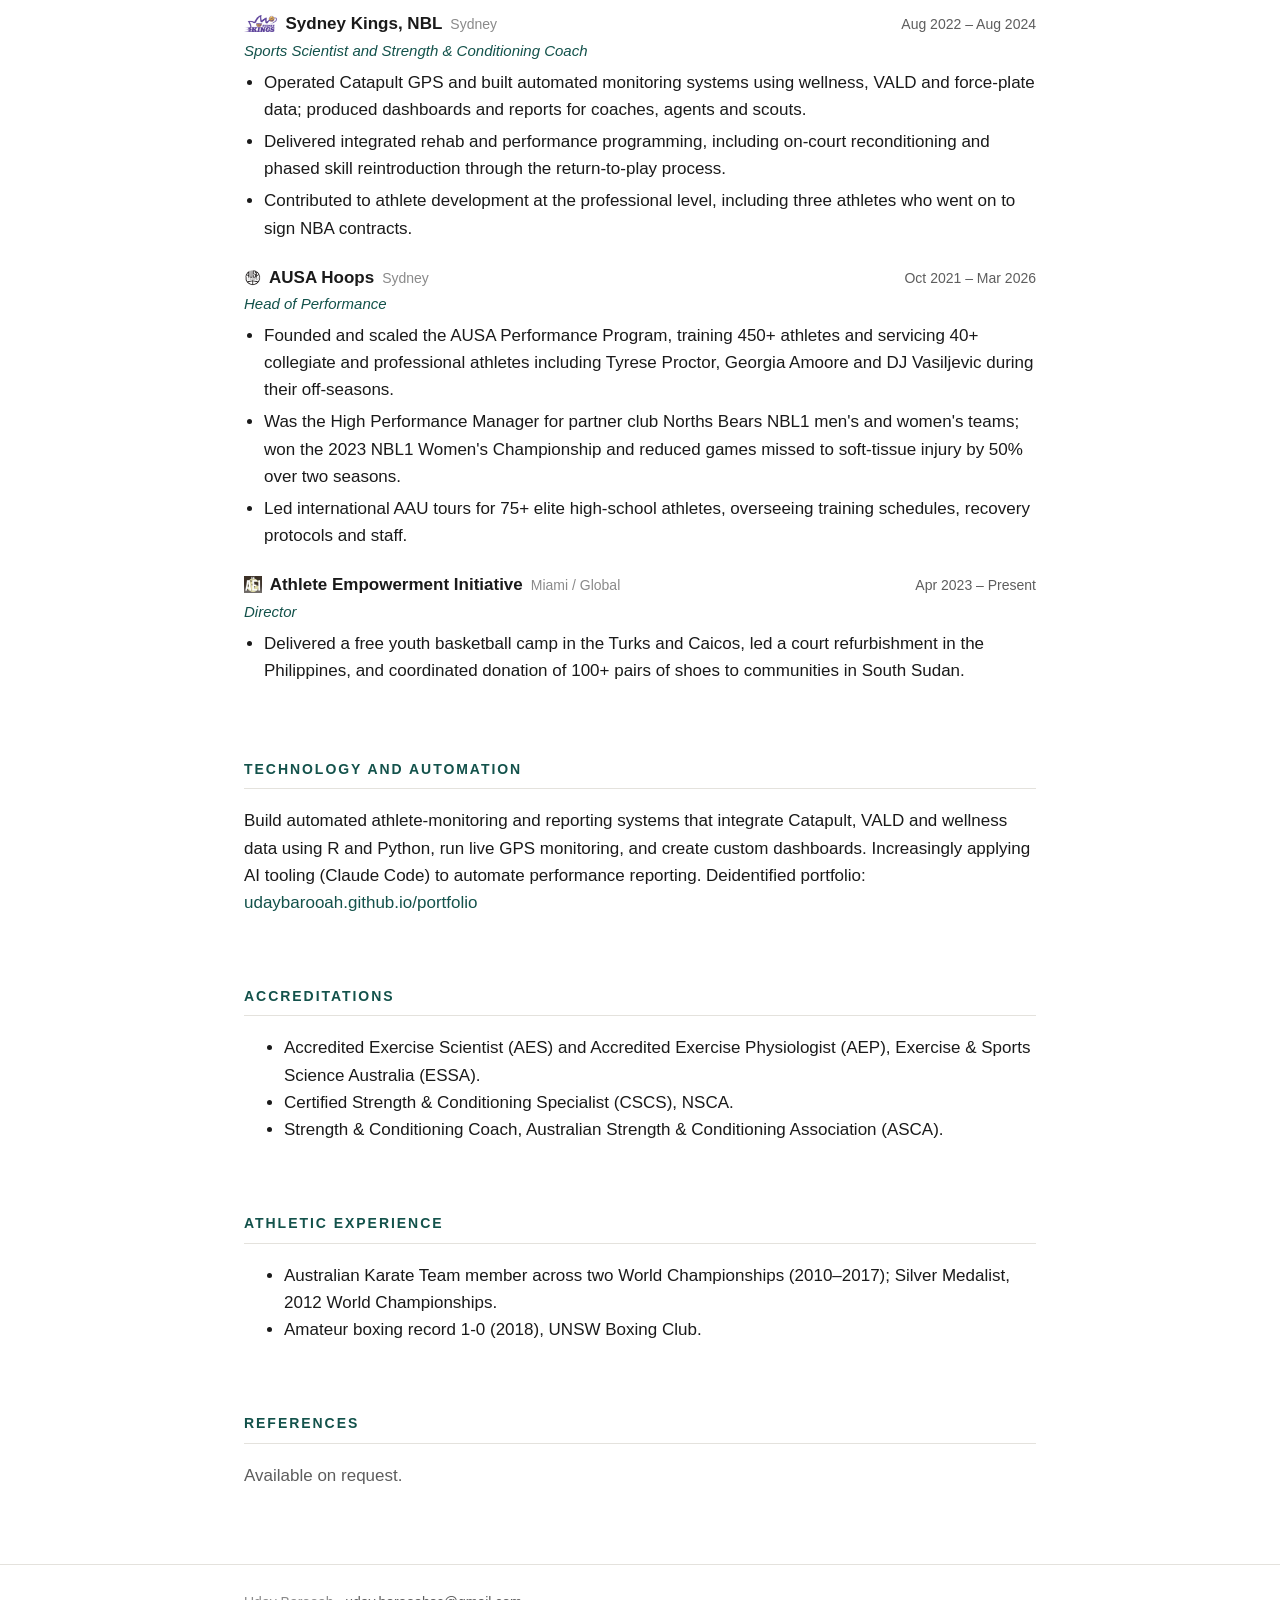
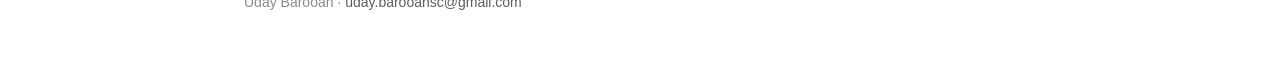
==== commit fc4a4697: "Remove resume download links and files from public sites Co-Authored-By: Claude Opus 4.8 <noreply@an" ====
--- a/index.html
+++ b/index.html
@@ -24,7 +24,6 @@
     <span>|</span>+61 431 164 877
     <span>|</span><a href="https://udaybarooah.github.io/portfolio">Portfolio</a>
   </p>
-  <p class="actions"><a href="assets/pdf/Uday_Barooah_Sport_Resume.pdf">Download PDF</a><a href="assets/Uday_Barooah_Sport_Resume.docx">Download Word</a></p>
 </div></header>
 
 <div class="wrap">
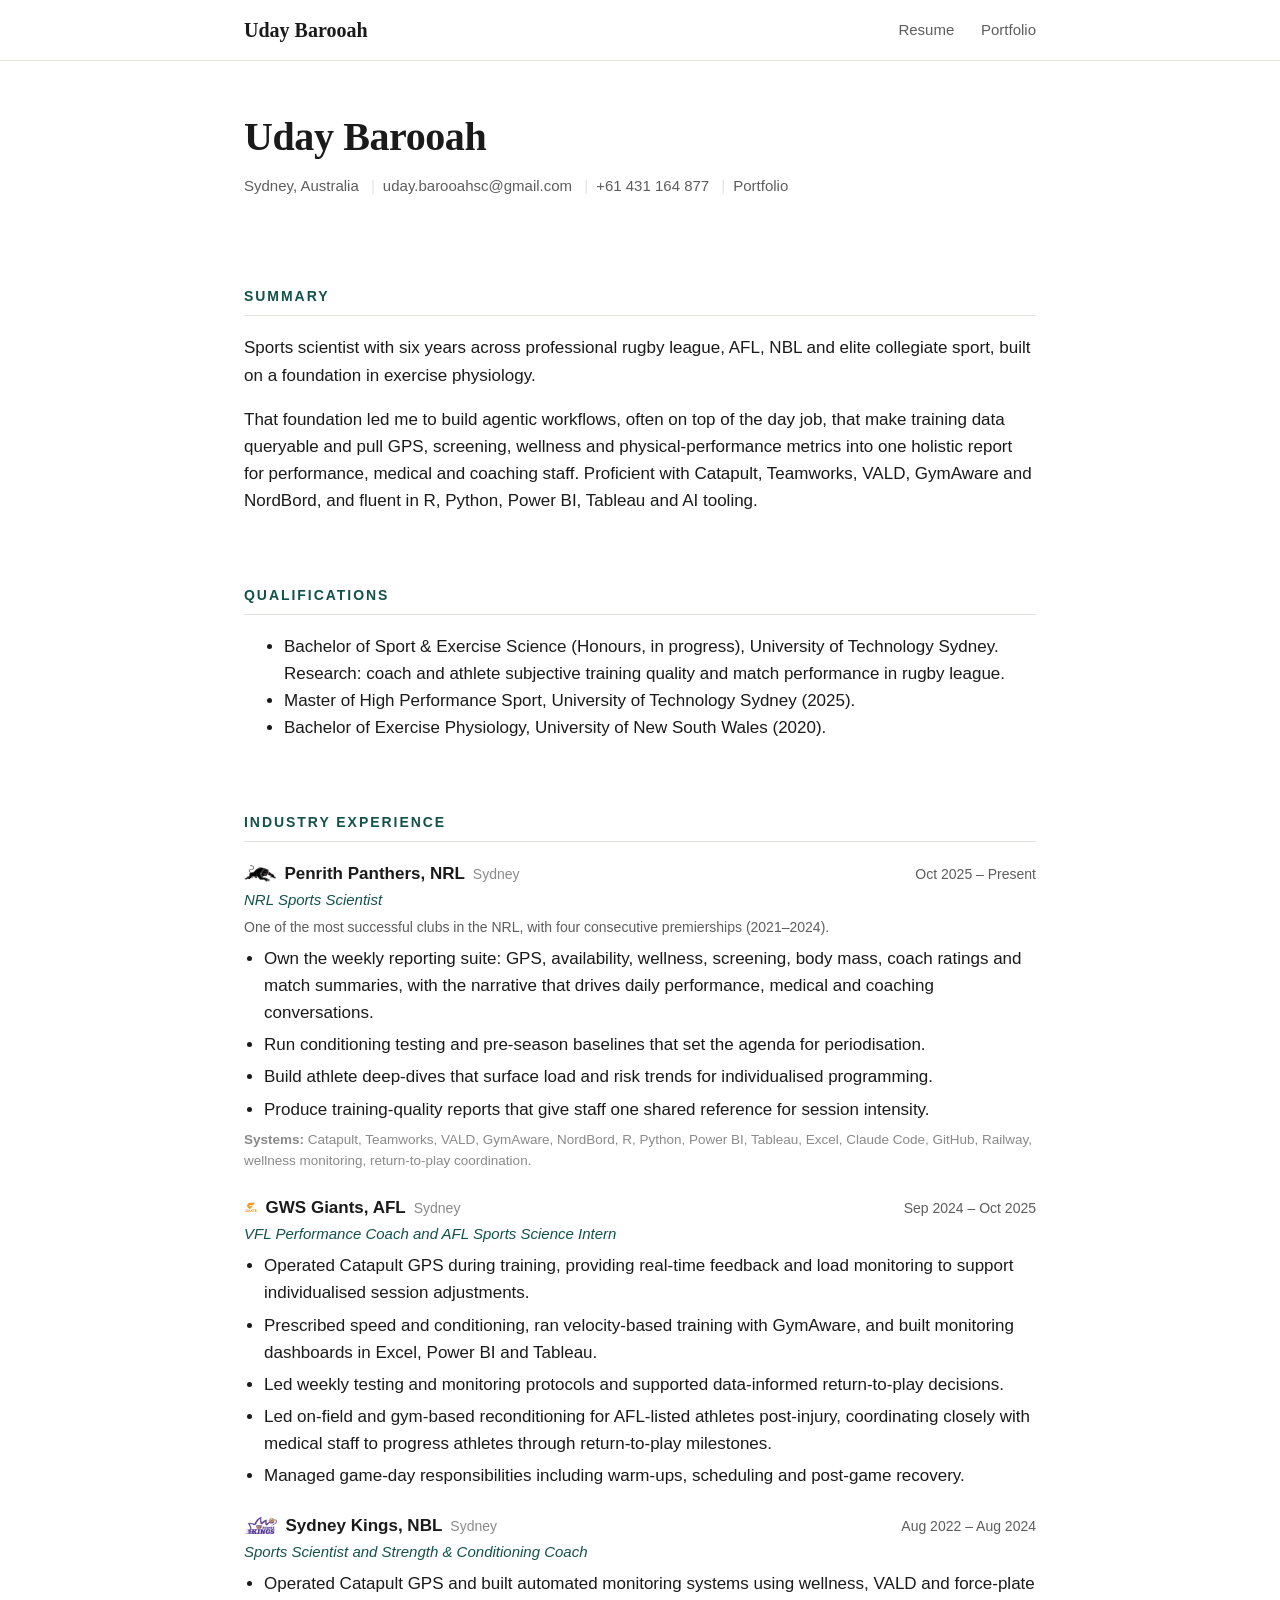
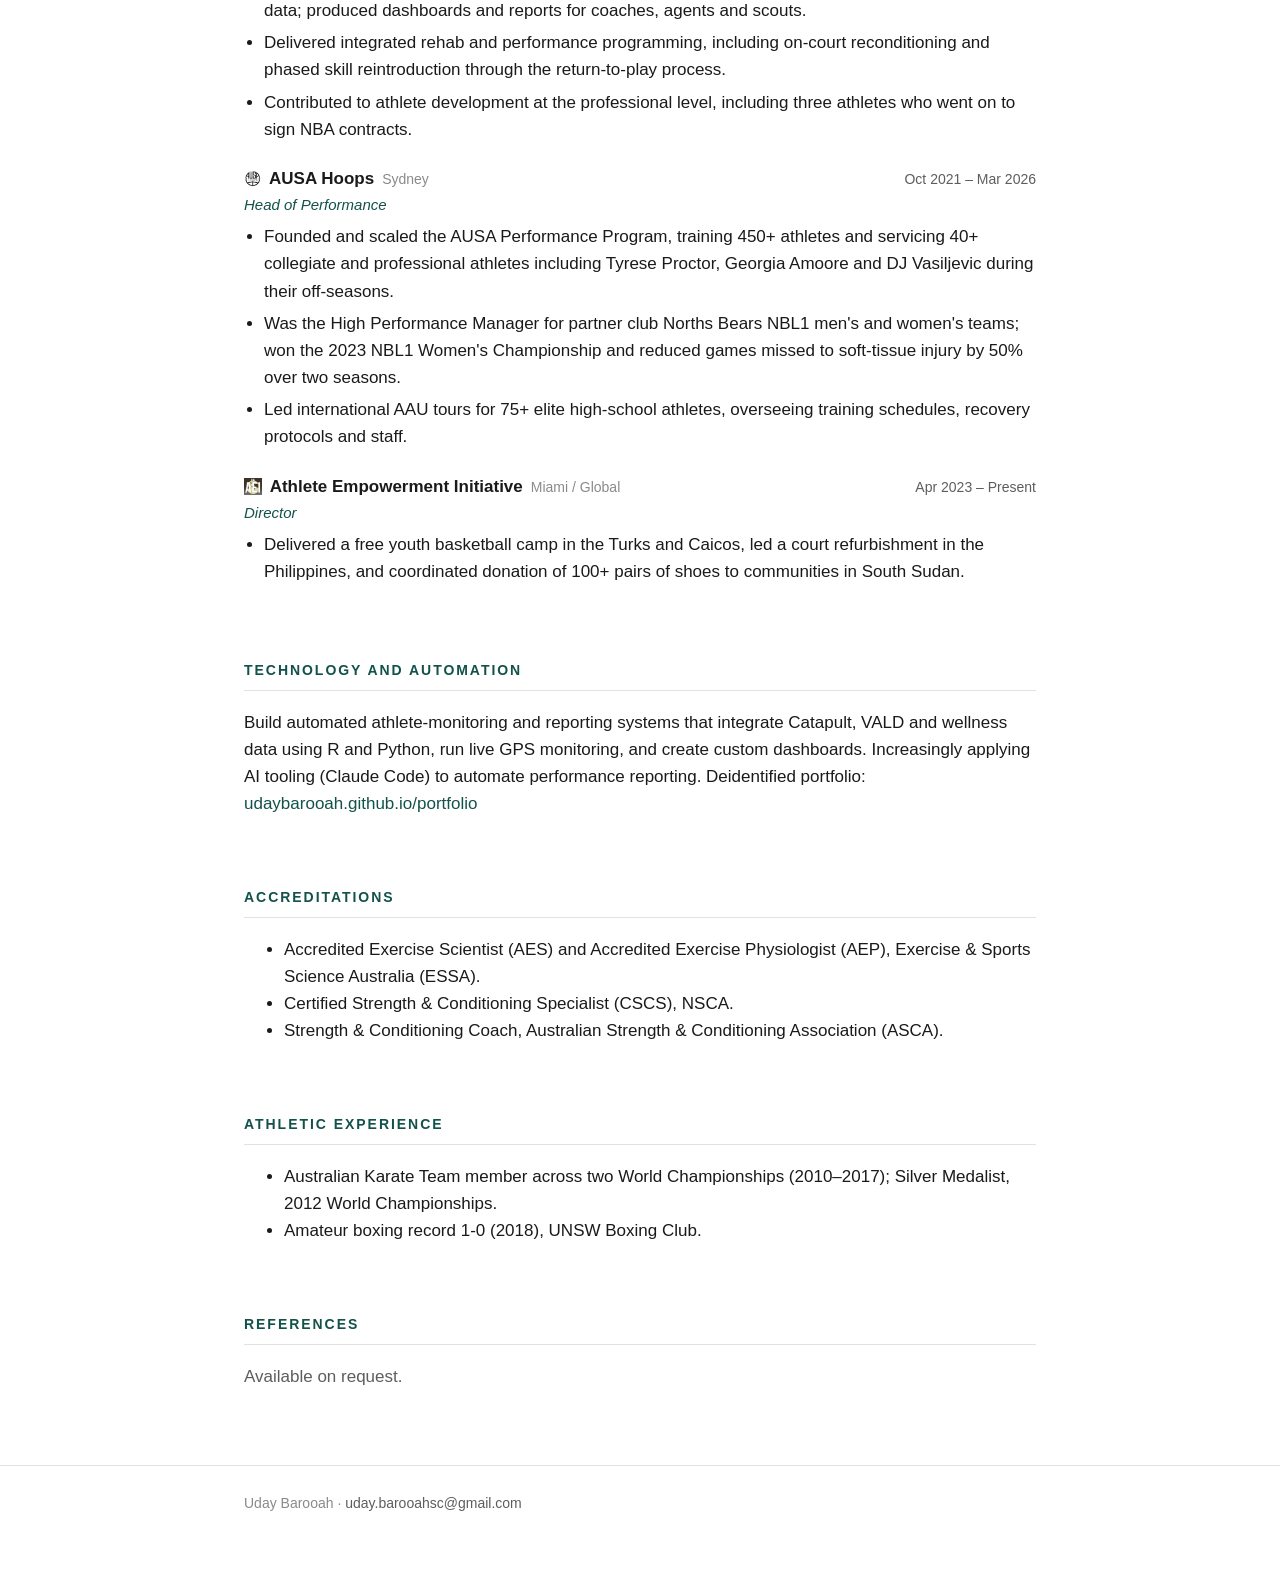
==== commit 2f850cac: "CV: restructured summary (pace/work ethic), bulleted quals, AUSA overseas team + multi-site + journe" ====
--- a/index.html
+++ b/index.html
@@ -29,14 +29,17 @@
 <div class="wrap">
   <section>
     <h2 class="sec">Summary</h2>
-    <p>A strong foundation in exercise physiology and sports science, built across professional rugby league, AFL, NBL and elite collegiate sport, led me to develop agentic workflows that make training data queryable. They do not just save time; they seamlessly integrate screening, wellness and physical-performance metrics into holistic, decision-ready reports. Proficient with Catapult, Teamworks, VALD, NordBord and GymAware, and fluent in R, Python, Power BI, Tableau and AI tooling to streamline performance workflows.</p>
+    <p>Sports scientist with six years across professional rugby league, AFL, NBL and elite collegiate sport, built on a foundation in exercise physiology.</p>
+    <p>That foundation led me to build agentic workflows, often on top of the day job, that make training data queryable and pull GPS, screening, wellness and physical-performance metrics into one holistic report for performance, medical and coaching staff. Proficient with Catapult, Teamworks, VALD, GymAware and NordBord, and fluent in R, Python, Power BI, Tableau and AI tooling.</p>
   </section>
 
   <section>
     <h2 class="sec">Qualifications</h2>
-    <p class="drow"><b>University of Technology Sydney:</b> Bachelor of Sport &amp; Exercise Science, Honours (in progress). Research: coach and athlete subjective training quality and match performance in rugby league.</p>
-    <p class="drow"><b>University of Technology Sydney:</b> Master of High Performance Sport (2025).</p>
-    <p class="drow"><b>University of New South Wales:</b> Bachelor of Exercise Physiology (2020).</p>
+    <ul>
+      <li>Bachelor of Sport &amp; Exercise Science (Honours, in progress), University of Technology Sydney. Research: coach and athlete subjective training quality and match performance in rugby league.</li>
+      <li>Master of High Performance Sport, University of Technology Sydney (2025).</li>
+      <li>Bachelor of Exercise Physiology, University of New South Wales (2020).</li>
+    </ul>
   </section>
 
   <section>
@@ -47,10 +50,10 @@
       <div class="title">NRL Sports Scientist</div>
       <div class="ctx">One of the most successful clubs in the NRL, with four consecutive premierships (2021&ndash;2024).</div>
       <ul>
-        <li>Produce and deliver a comprehensive weekly reporting suite covering GPS outputs, training availability, wellness and screening data, body mass, coach match-performance ratings and match summaries, with narratives that drive daily conversations across performance, medical and coaching staff.</li>
-        <li>Conduct conditioning testing and pre-season summaries to establish individual athlete baselines, used directly to inform periodisation and pre-season planning.</li>
-        <li>Develop individual athlete deep-dive analyses to surface performance trends and risk profiles, providing the evidence base for load-adjustment and individualised programming conversations.</li>
-        <li>Deliver training-quality reports from subjective monitoring data to evaluate session effectiveness and give staff a shared reference point for session structure and intensity.</li>
+        <li>Own the weekly reporting suite: GPS, availability, wellness, screening, body mass, coach ratings and match summaries, with the narrative that drives daily performance, medical and coaching conversations.</li>
+        <li>Run conditioning testing and pre-season baselines that set the agenda for periodisation.</li>
+        <li>Build athlete deep-dives that surface load and risk trends for individualised programming.</li>
+        <li>Produce training-quality reports that give staff one shared reference for session intensity.</li>
       </ul>
       <p class="sys"><b>Systems:</b> Catapult, Teamworks, VALD, GymAware, NordBord, R, Python, Power BI, Tableau, Excel, Claude Code, GitHub, Railway, wellness monitoring, return-to-play coordination.</p>
     </div>
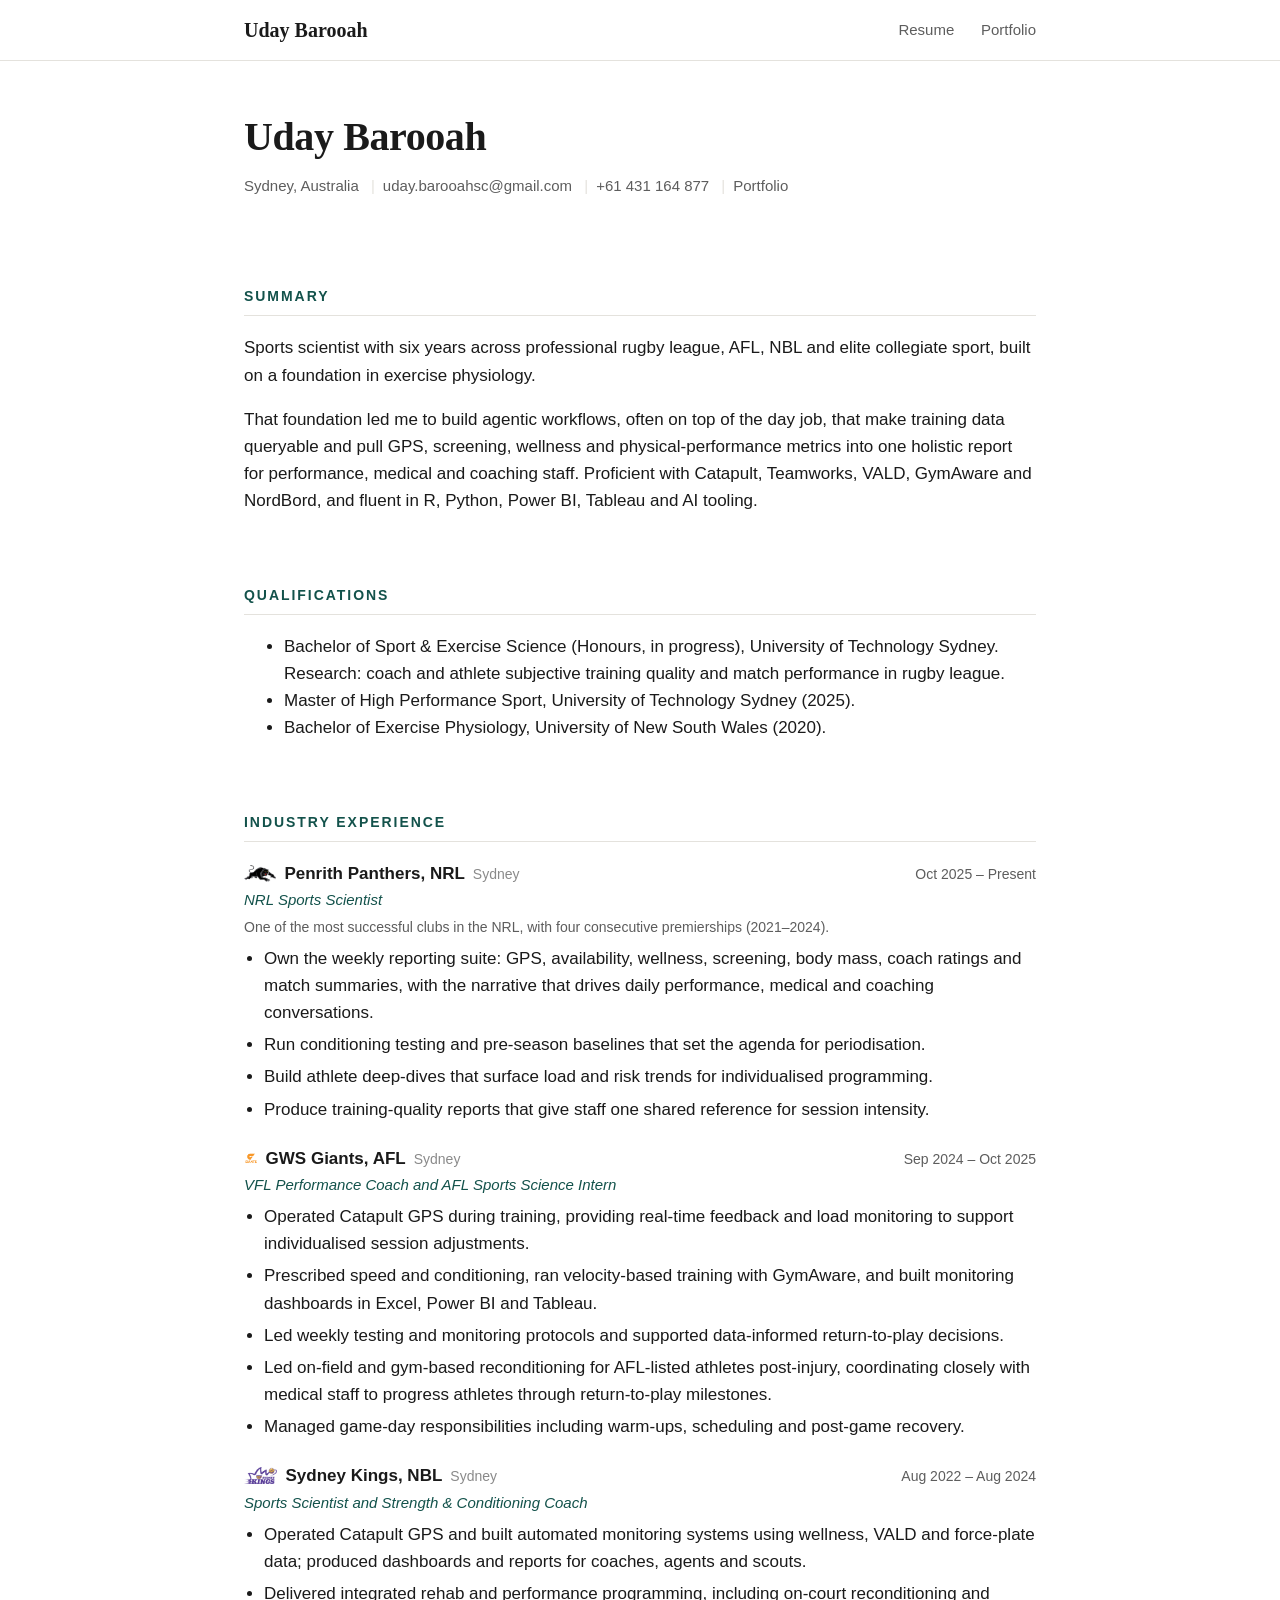
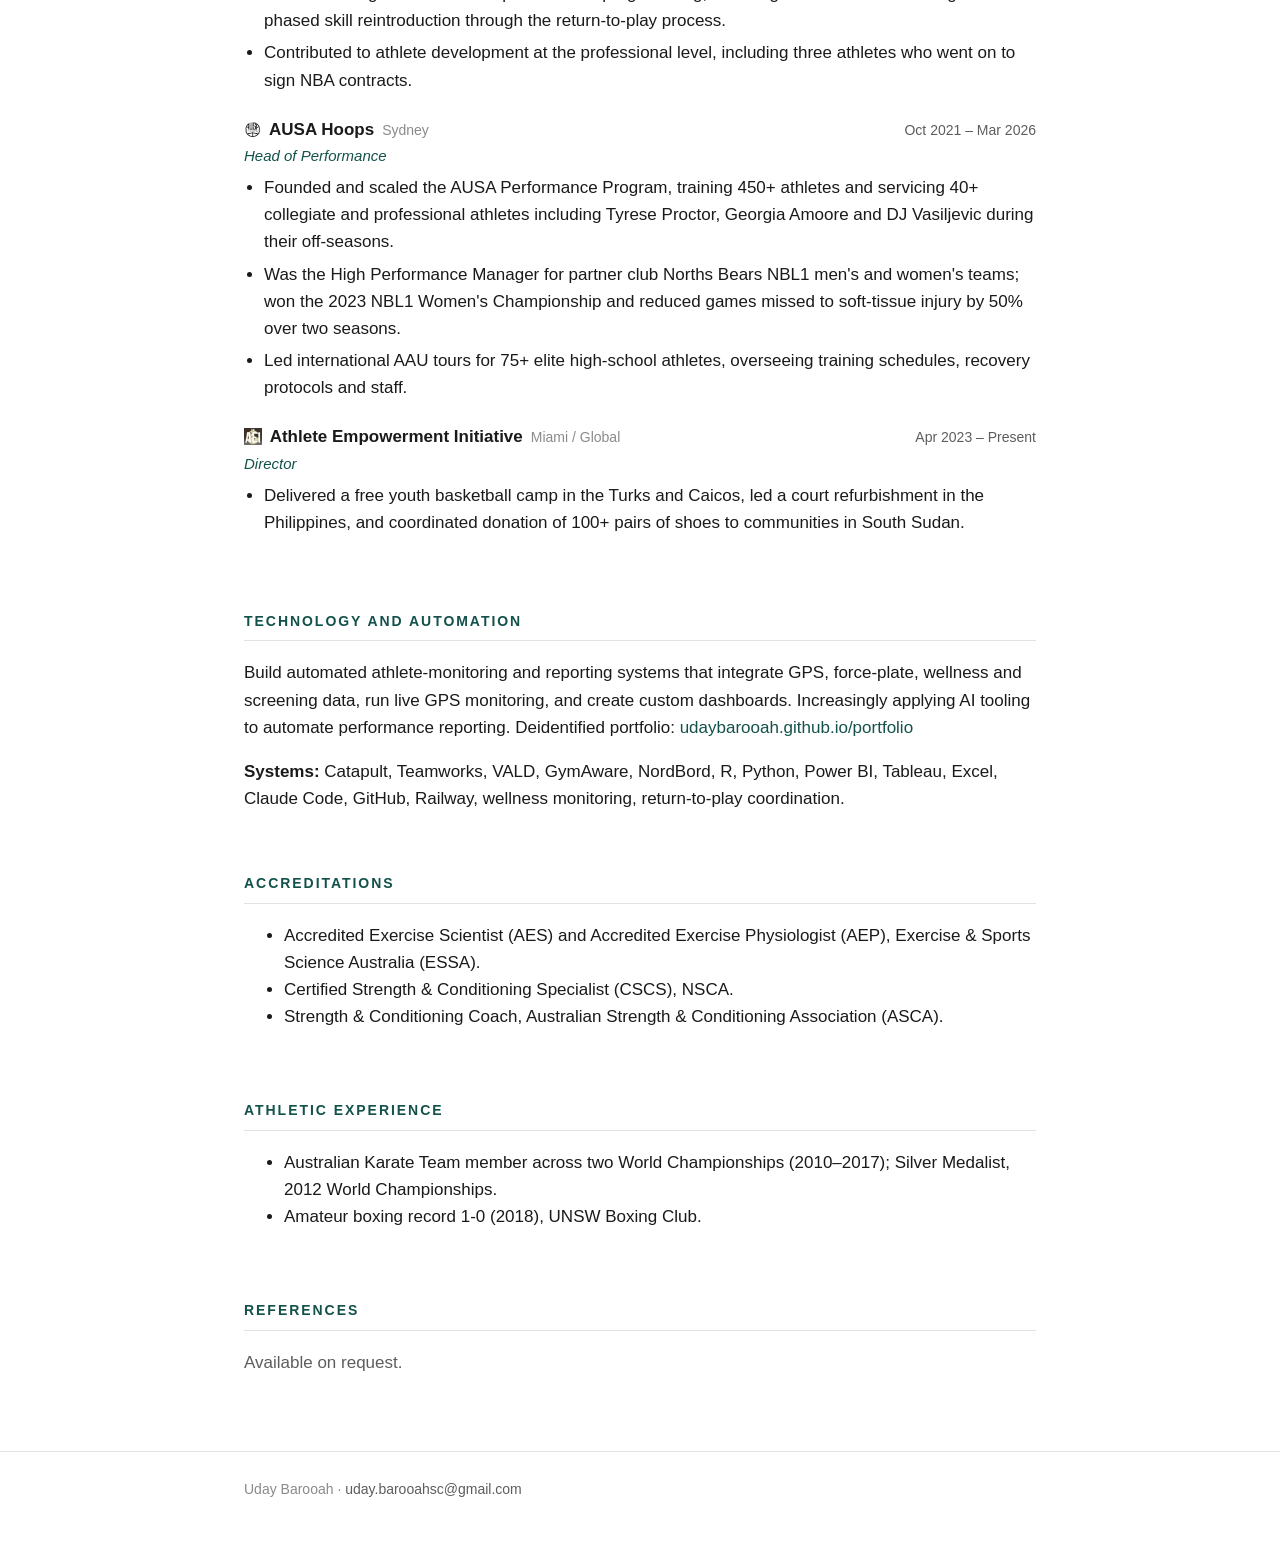
==== commit 70b4c2fd: "Move systems list from Panthers role into Technology & Automation section" ====
--- a/index.html
+++ b/index.html
@@ -55,7 +55,6 @@
         <li>Build athlete deep-dives that surface load and risk trends for individualised programming.</li>
         <li>Produce training-quality reports that give staff one shared reference for session intensity.</li>
       </ul>
-      <p class="sys"><b>Systems:</b> Catapult, Teamworks, VALD, GymAware, NordBord, R, Python, Power BI, Tableau, Excel, Claude Code, GitHub, Railway, wellness monitoring, return-to-play coordination.</p>
     </div>
 
     <div class="entry">
@@ -101,7 +100,8 @@
 
   <section>
     <h2 class="sec">Technology and automation</h2>
-    <p>Build automated athlete-monitoring and reporting systems that integrate Catapult, VALD and wellness data using R and Python, run live GPS monitoring, and create custom dashboards. Increasingly applying AI tooling (Claude Code) to automate performance reporting. Deidentified portfolio: <a href="https://udaybarooah.github.io/portfolio">udaybarooah.github.io/portfolio</a></p>
+    <p>Build automated athlete-monitoring and reporting systems that integrate GPS, force-plate, wellness and screening data, run live GPS monitoring, and create custom dashboards. Increasingly applying AI tooling to automate performance reporting. Deidentified portfolio: <a href="https://udaybarooah.github.io/portfolio">udaybarooah.github.io/portfolio</a></p>
+    <p class="drow"><b>Systems:</b> Catapult, Teamworks, VALD, GymAware, NordBord, R, Python, Power BI, Tableau, Excel, Claude Code, GitHub, Railway, wellness monitoring, return-to-play coordination.</p>
   </section>
 
   <section>
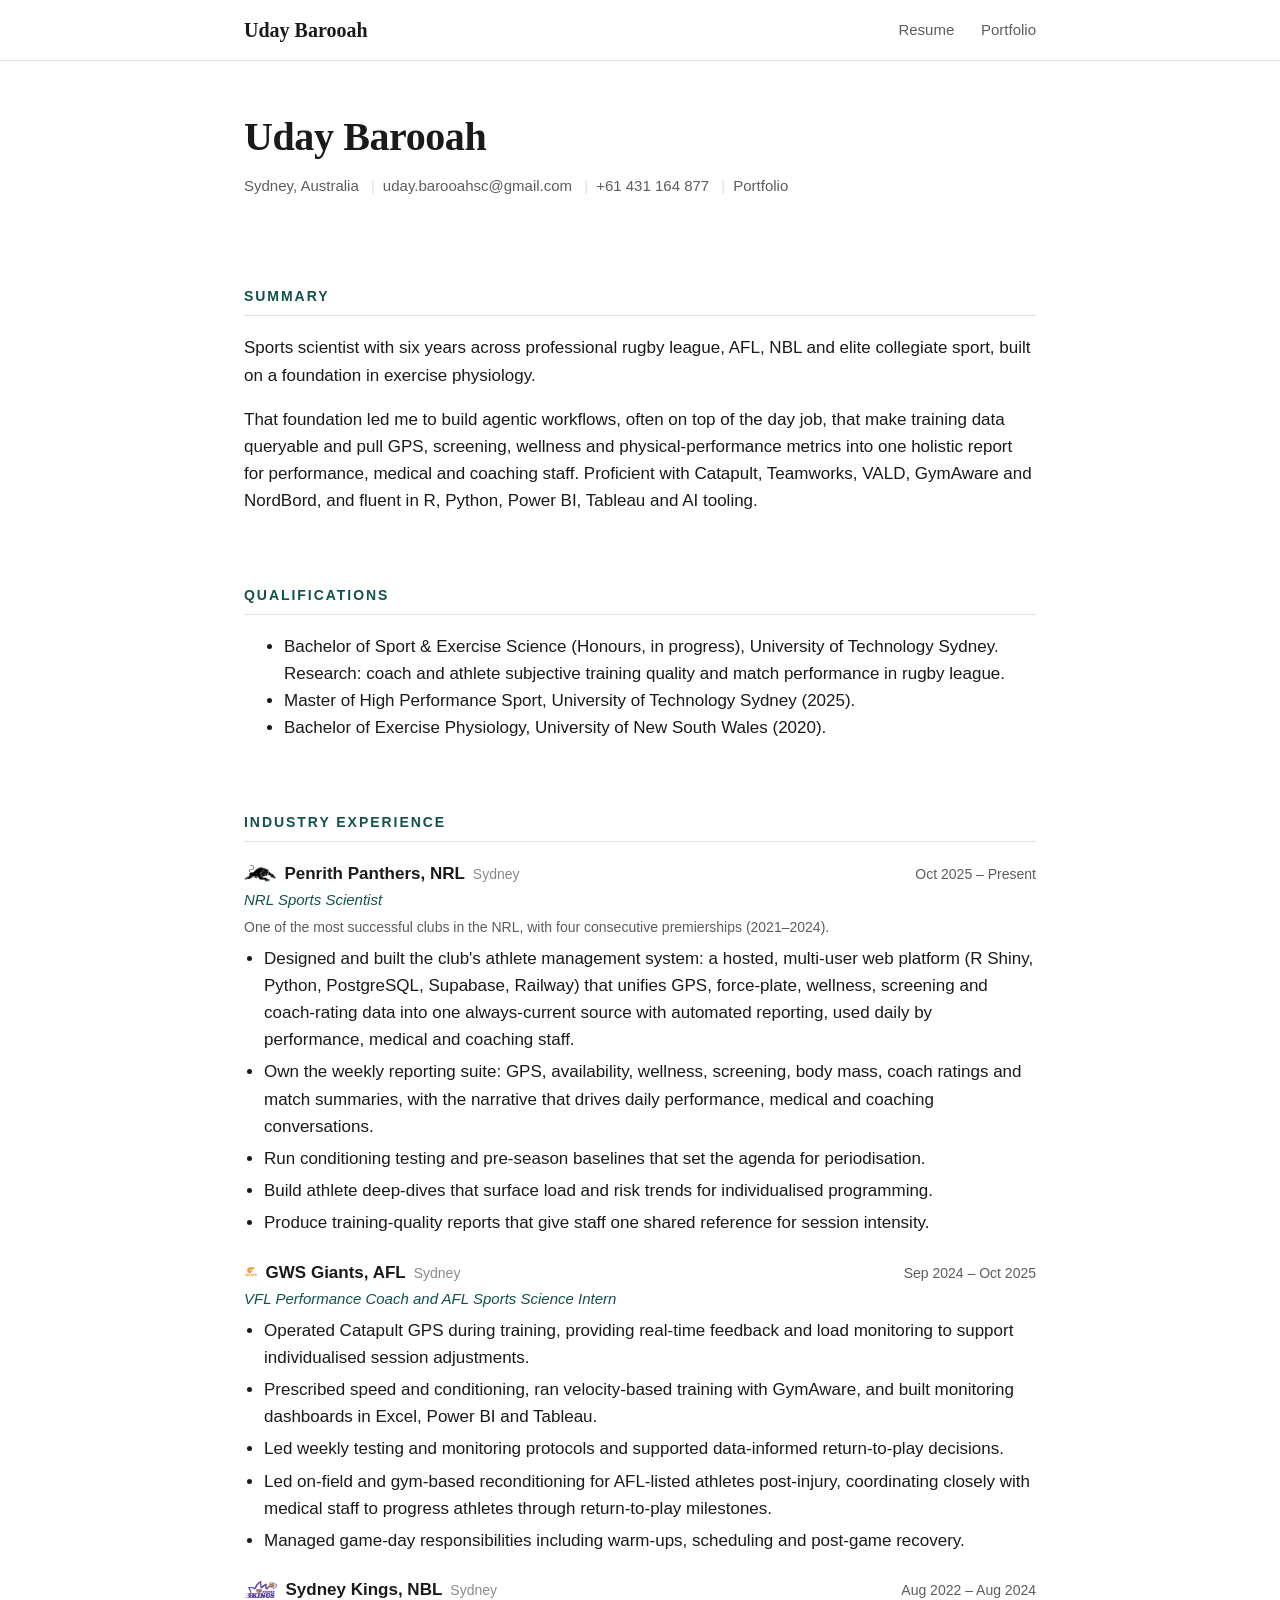
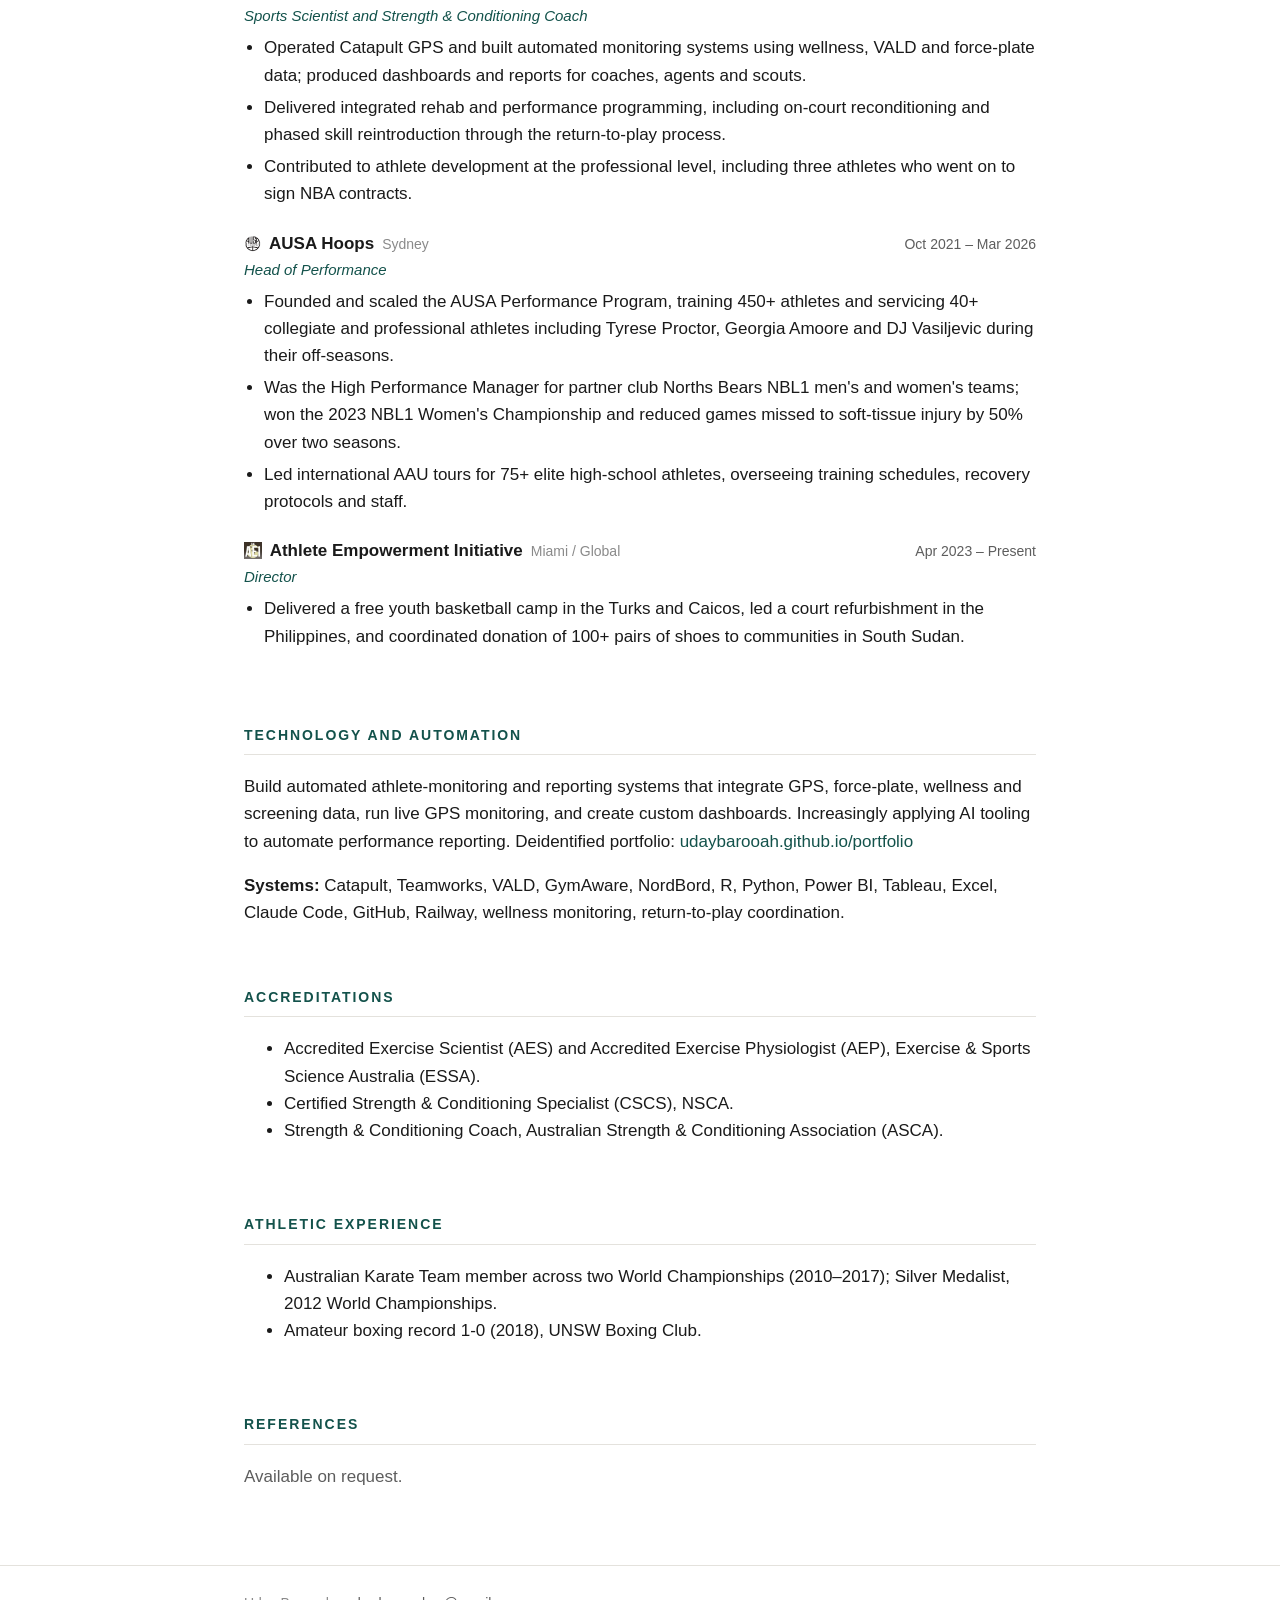
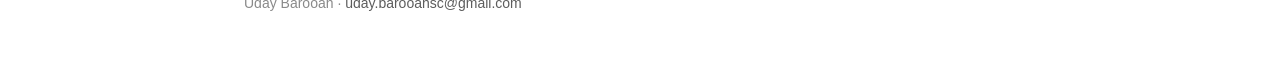
==== commit 443db2e7: "Add Panthers athlete management system to experience" ====
--- a/index.html
+++ b/index.html
@@ -50,6 +50,7 @@
       <div class="title">NRL Sports Scientist</div>
       <div class="ctx">One of the most successful clubs in the NRL, with four consecutive premierships (2021&ndash;2024).</div>
       <ul>
+        <li>Designed and built the club's athlete management system: a hosted, multi-user web platform (R Shiny, Python, PostgreSQL, Supabase, Railway) that unifies GPS, force-plate, wellness, screening and coach-rating data into one always-current source with automated reporting, used daily by performance, medical and coaching staff.</li>
         <li>Own the weekly reporting suite: GPS, availability, wellness, screening, body mass, coach ratings and match summaries, with the narrative that drives daily performance, medical and coaching conversations.</li>
         <li>Run conditioning testing and pre-season baselines that set the agenda for periodisation.</li>
         <li>Build athlete deep-dives that surface load and risk trends for individualised programming.</li>
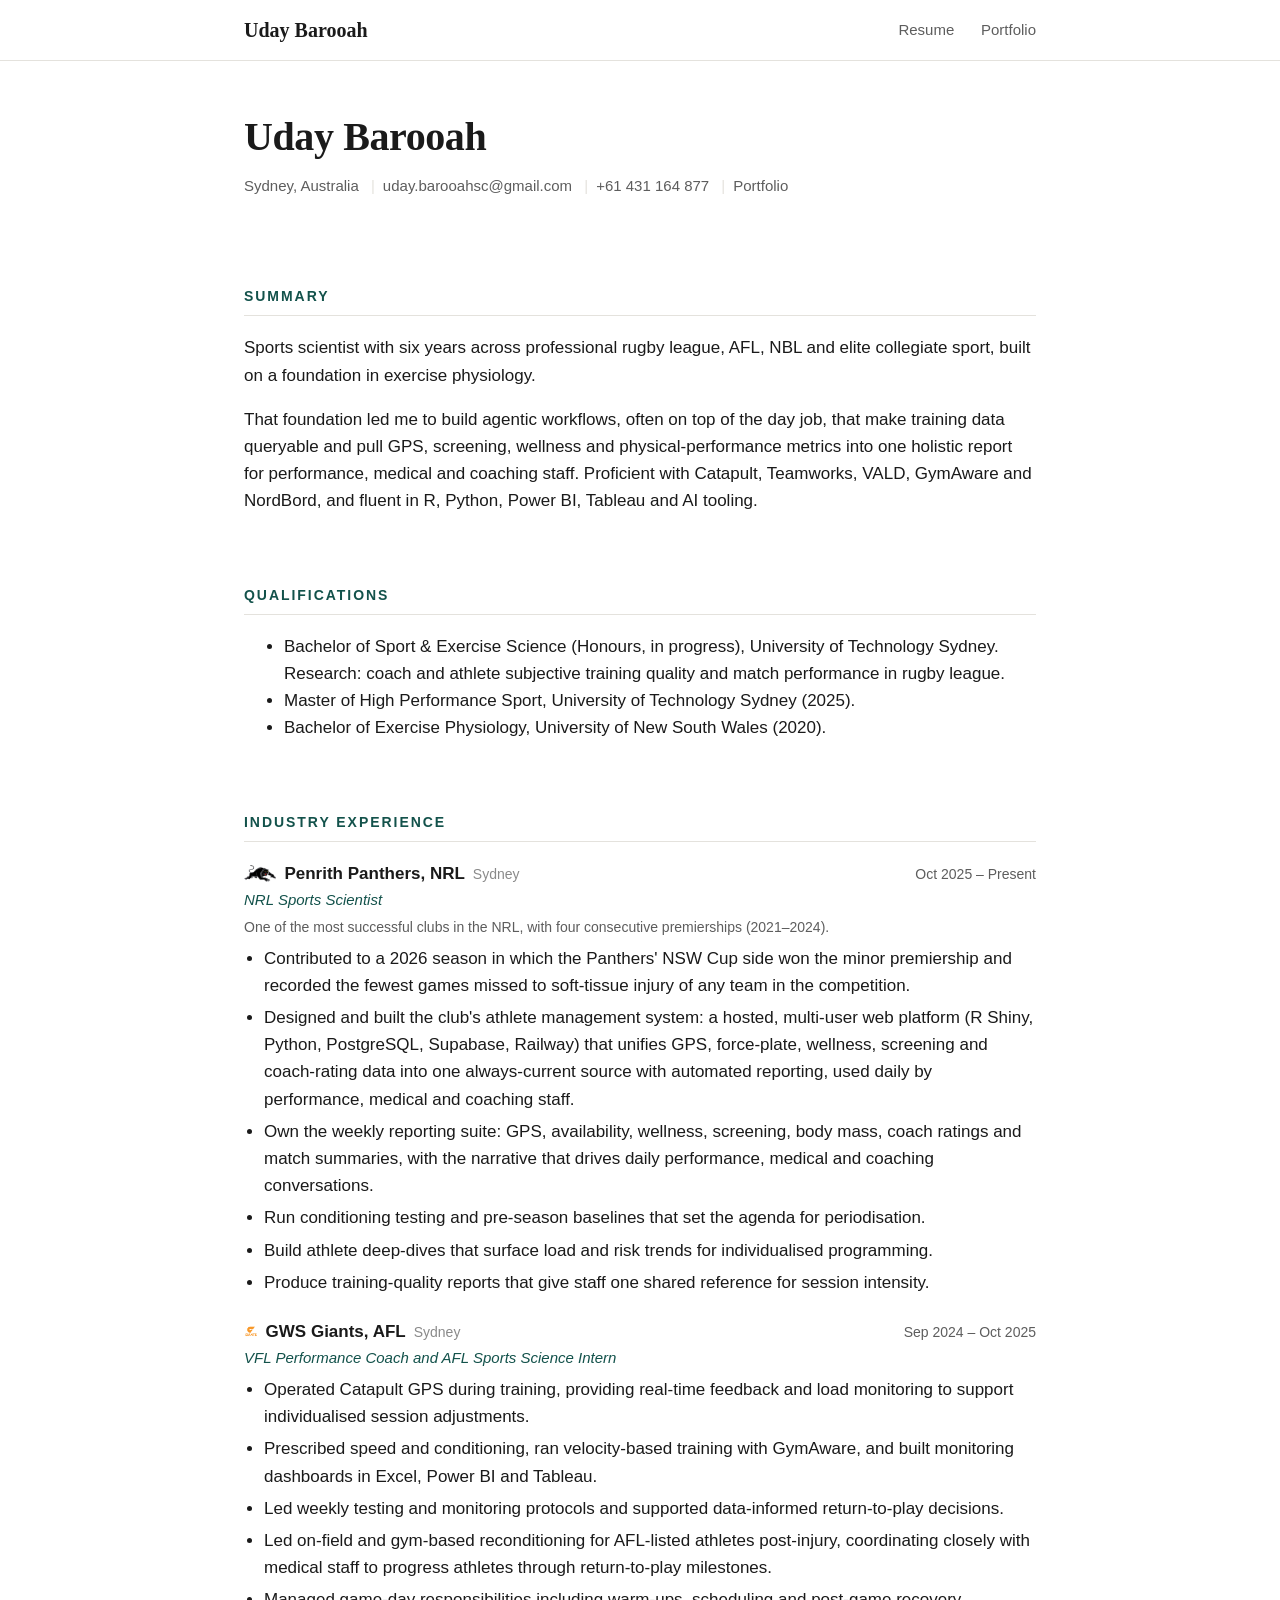
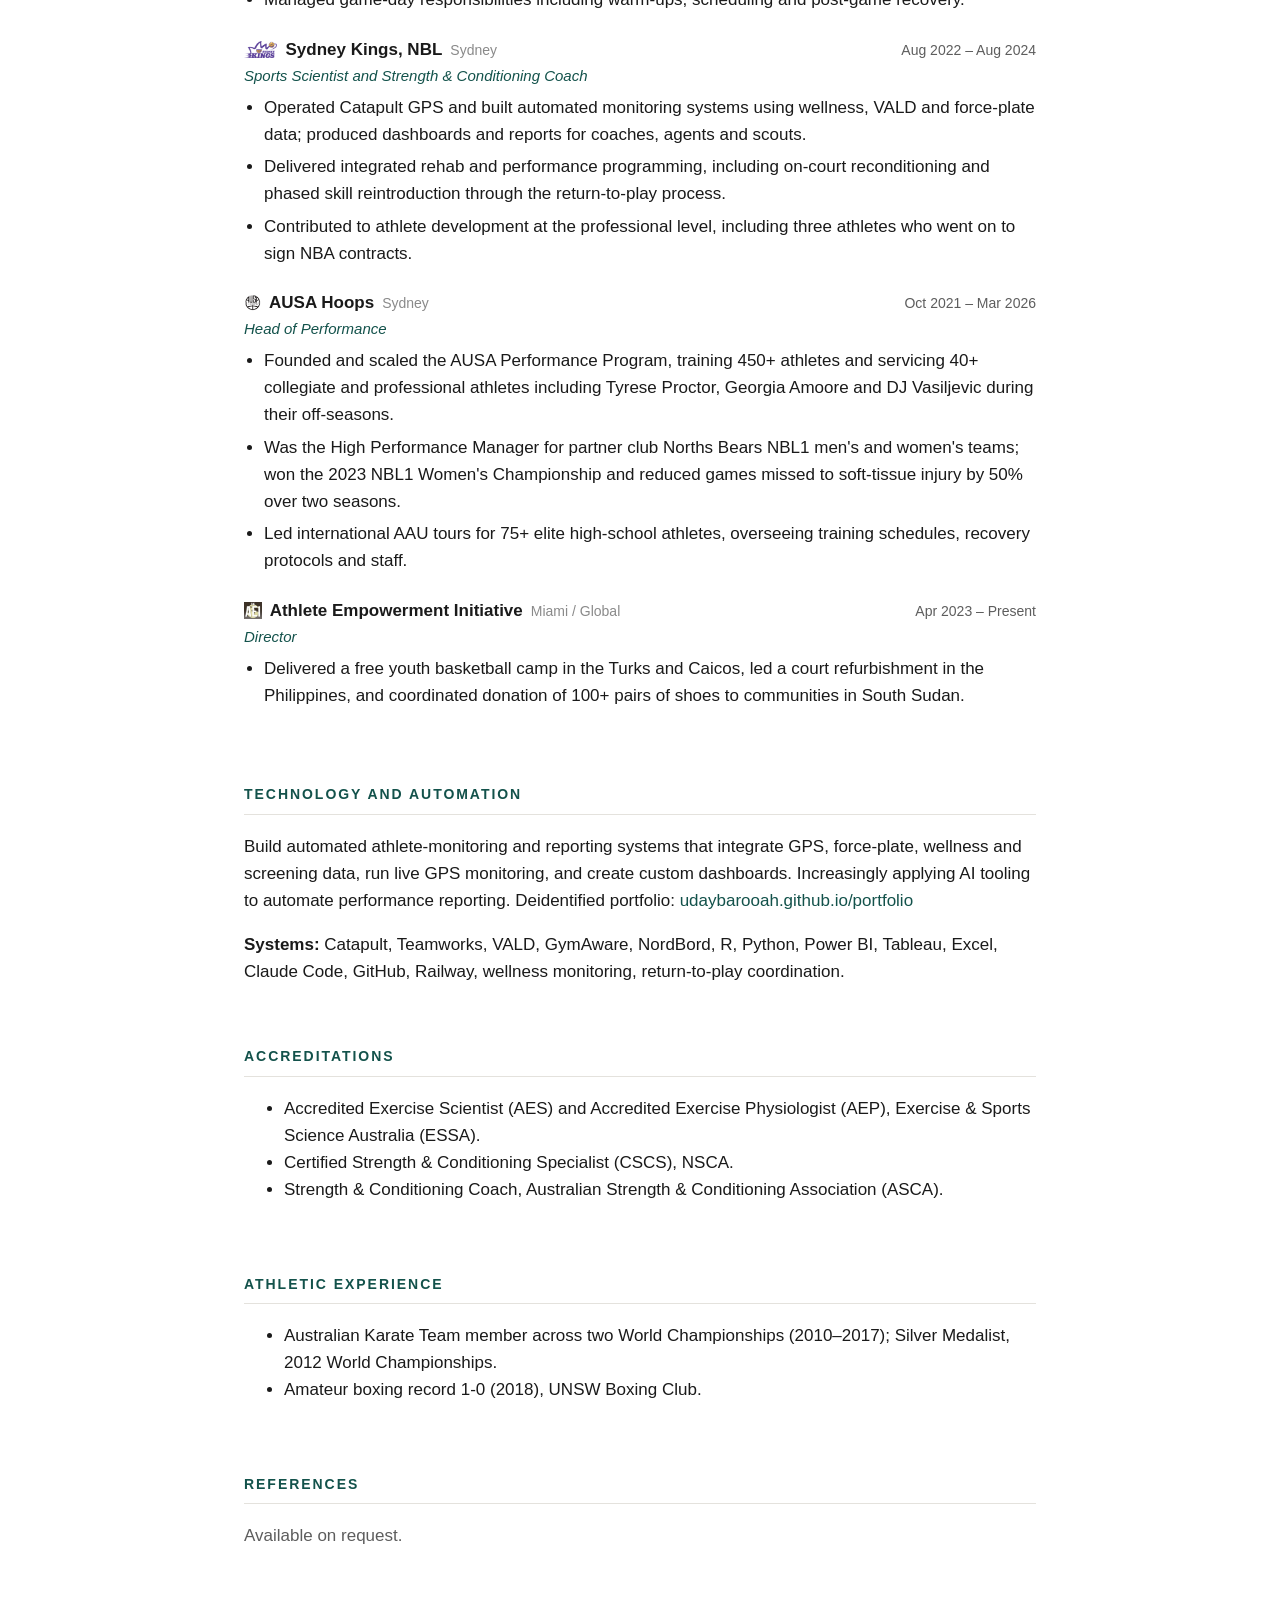
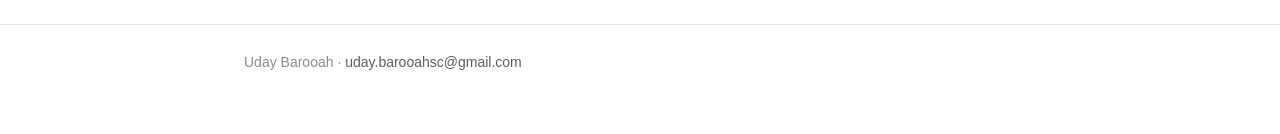
==== commit cff78e52: "Add 2026 NSW Cup minor premiership + league-low soft-tissue availability line" ====
--- a/index.html
+++ b/index.html
@@ -50,6 +50,7 @@
       <div class="title">NRL Sports Scientist</div>
       <div class="ctx">One of the most successful clubs in the NRL, with four consecutive premierships (2021&ndash;2024).</div>
       <ul>
+        <li>Contributed to a 2026 season in which the Panthers' NSW Cup side won the minor premiership and recorded the fewest games missed to soft-tissue injury of any team in the competition.</li>
         <li>Designed and built the club's athlete management system: a hosted, multi-user web platform (R Shiny, Python, PostgreSQL, Supabase, Railway) that unifies GPS, force-plate, wellness, screening and coach-rating data into one always-current source with automated reporting, used daily by performance, medical and coaching staff.</li>
         <li>Own the weekly reporting suite: GPS, availability, wellness, screening, body mass, coach ratings and match summaries, with the narrative that drives daily performance, medical and coaching conversations.</li>
         <li>Run conditioning testing and pre-season baselines that set the agenda for periodisation.</li>
